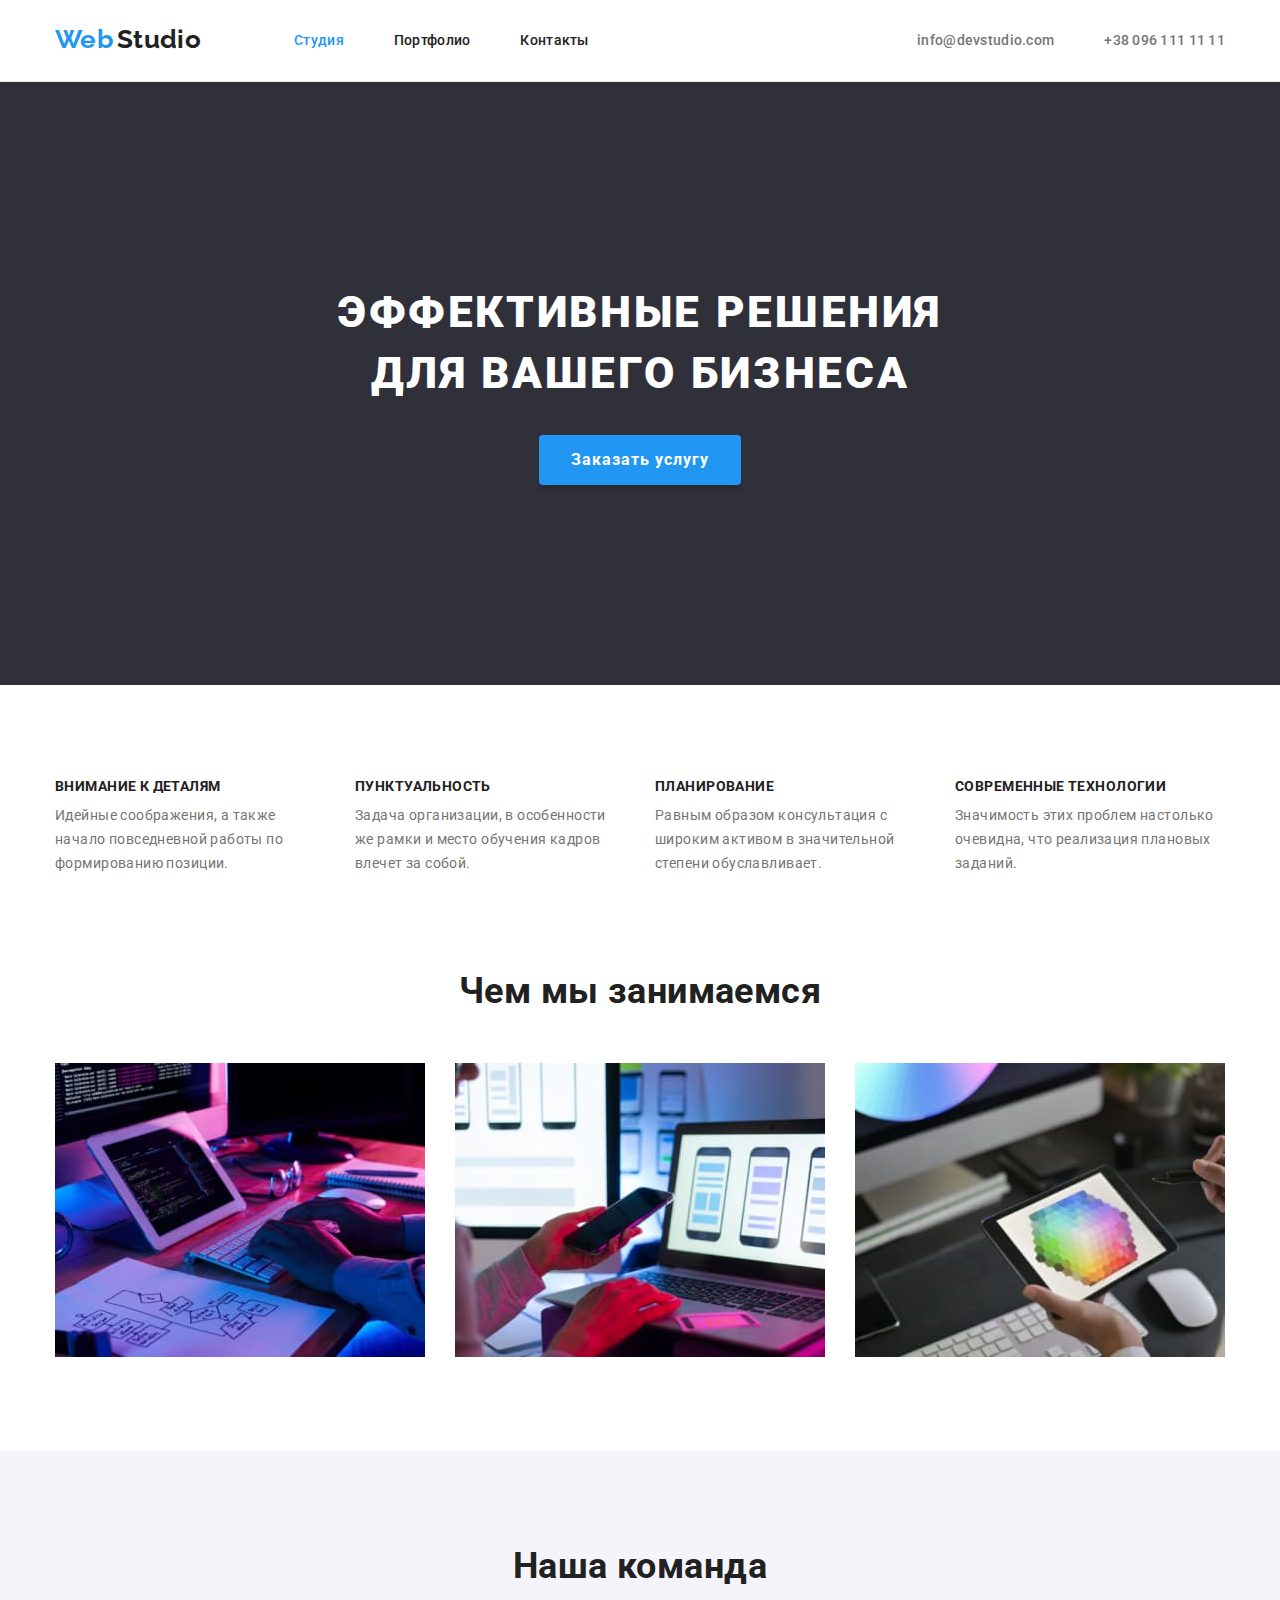
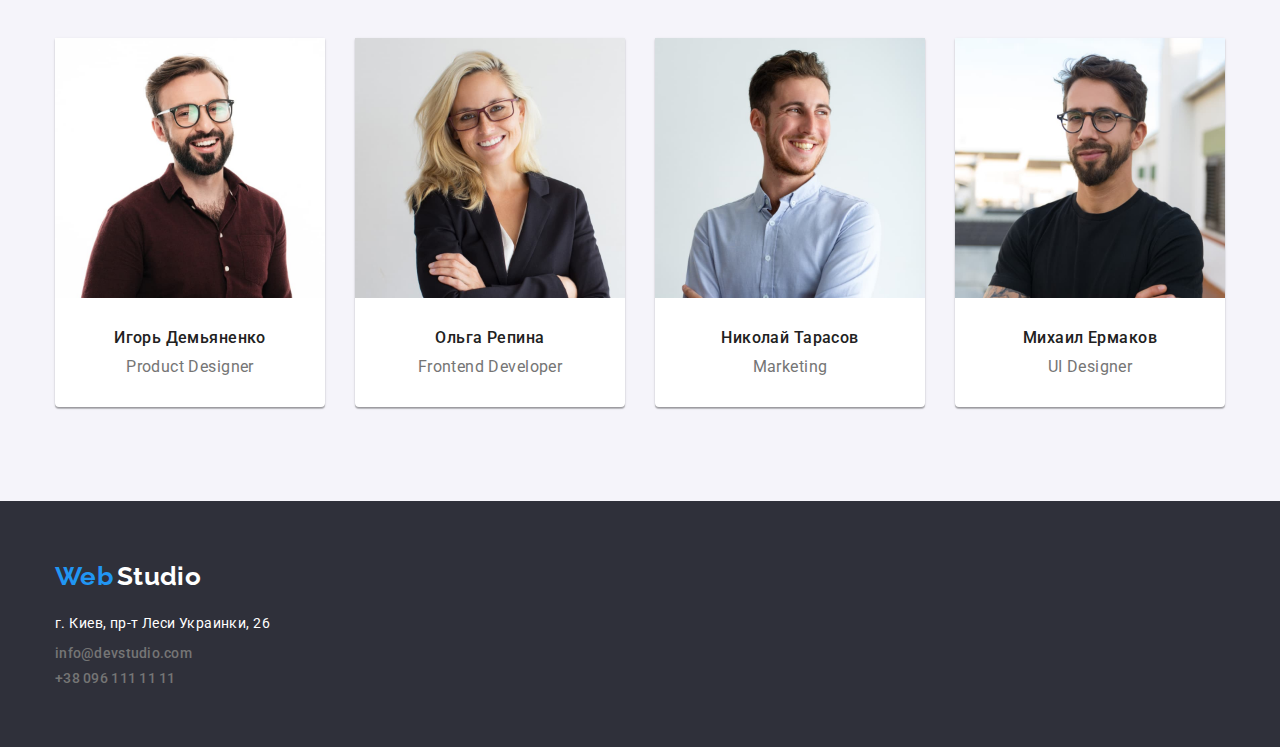
==== index.html @ f137ee4f "Скопировал файлы из homework-3" ====
<!DOCTYPE html>
<html lang="ru">
  <head>
    <meta charset="UTF-8" />
    <meta http-equiv="X-UA-Compatible" content="IE=edge" />
    <meta name="viewport" content="width=device-width, initial-scale=1.0" />
    <title>WebStudio</title>
    <link rel="preconnect" href="https://fonts.googleapis.com" />
    <link rel="preconnect" href="https://fonts.gstatic.com" crossorigin />
    <link
      href="https://fonts.googleapis.com/css2?family=Raleway:wght@700&display=swap"
      rel="stylesheet"
    />
    <link
      href="https://fonts.googleapis.com/css2?family=Roboto:wght@400;500;700;900&display=swap"
      rel="stylesheet"
    />
    <!-- Нормализация стилей css -->
    <link
      rel="stylesheet"
      href="https://cdnjs.cloudflare.com/ajax/libs/modern-normalize/1.1.0/modern-normalize.min.css"
    />
    <link rel="stylesheet" href="./css/styles.css" />
  </head>
  <body>
    <header class="header">
      <div class="container main-container">
        <nav class="main-container-nav">
          <div class="all-logo">
            <a href="./index.html" class="logo">
              <span class="logo-1part">Web</span>
              <span class="logo-2part">Studio</span>
            </a>
          </div>

          <ul class="site-nav list">
            <li class="item">
              <a href="./index.html" class="link current">Студия</a>
            </li>
            <li class="item">
              <a href="./portfolio.html" class="link">Портфолио</a>
            </li>
            <li class="item"><a href="" class="link">Контакты</a></li>
          </ul>
        </nav>

        <ul class="list contacts-header">
          <li class="item">
            <a href="mailto:info@devstudio.com" target="_blank" class="contacts"
              >info@devstudio.com</a
            >
          </li>
          <li class="item">
            <a href="tel:+380961111111" class="contacts">+38 096 111 11 11</a>
          </li>
        </ul>
      </div>
    </header>

    <main>
      <section class="hero">
        <h1 class="hero-title">Эффективные решения для вашего бизнеса</h1>
        <button type="button" class="hero-button">Заказать услугу</button>
      </section>

      <section class="section">
        <div class="container">
          <!-- невидимый заголовок -->
          <h2 hidden>Наши преимущества</h2>
          <ul class="feature-list list">
            <li>
              <h3 class="title">Внимание к деталям</h3>
              <p class="paragraph">
                Идейные соображения, а также начало повседневной работы по
                формированию позиции.
              </p>
            </li>
            <li>
              <h3 class="title">Пунктуальность</h3>
              <p class="paragraph">
                Задача организации, в особенности же рамки и место обучения
                кадров влечет за собой.
              </p>
            </li>
            <li>
              <h3 class="title">Планирование</h3>
              <p class="paragraph">
                Равным образом консультация с широким активом в значительной
                степени обуславливает.
              </p>
            </li>
            <li>
              <h3 class="title">Современные технологии</h3>
              <p class="paragraph">
                Значимость этих проблем настолько очевидна, что реализация
                плановых заданий.
              </p>
            </li>
          </ul>
        </div>
      </section>

      <section class="section no-padding-top">
        <div class="container">
          <h2 class="section-title">Чем мы занимаемся</h2>
          <ul class="img-list list">
            <li>
              <img
                class="img"
                src="./images/what_doing_01.jpg"
                alt="Набор кода на клавиатуре"
                width="370"
              />
            </li>
            <li>
              <img
                class="img"
                src="./images/what_doing_02.jpg"
                alt="Разработка для мобильного"
                width="370"
              />
            </li>
            <li>
              <img
                class="img"
                src="./images/what_doing_03.jpg"
                alt="Работа с цветом на планшете"
                width="370"
              />
            </li>
          </ul>
        </div>
      </section>

      <section class="section ouer-teem-section">
        <div class="container">
          <h2 class="section-title">Наша команда</h2>
          <ul class="team-list list">
            <li class="employee">
              <img
                class="img"
                src="./images/igor_demyanenko.jpg"
                alt="фото Игорь Демьяненко"
                width="270"
              />
              <div class="employee-info">
                <h3 class="title-name">Игорь Демьяненко</h3>
                <p class="title-position">Product Designer</p>
              </div>
            </li>
            <li class="employee">
              <img
                class="img"
                src="./images/olga_repina.jpg"
                alt="фото Ольга Репина"
                width="270"
              />
              <div class="employee-info">
                <h3 class="title-name">Ольга Репина</h3>
                <p class="title-position">Frontend Developer</p>
              </div>
            </li>
            <li class="employee">
              <img
                class="img"
                src="./images/nikolaj_tarasov.jpg"
                alt="фото Николай Тарасов"
                width="270"
              />
              <div class="employee-info">
                <h3 class="title-name">Николай Тарасов</h3>
                <p class="title-position">Marketing</p>
              </div>
            </li>
            <li class="employee">
              <img
                class="img"
                src="./images/mihail_ermakov.jpg"
                alt="фото Михаил Ермаков"
                width="270"
              />
              <div class="employee-info">
                <h3 class="title-name">Михаил Ермаков</h3>
                <p class="title-position">UI Designer</p>
              </div>
            </li>
          </ul>
        </div>
      </section>
    </main>

    <footer class="footer">
      <div class="container">
        <a href="./index.html" class="logo">
          <span class="logo-1part">Web</span>
          <span class="logo-2part">Studio</span>
        </a>
        <address>
          <ul class="list">
            <li>
              <p class="geo-address">г. Киев, пр-т Леси Украинки, 26</p>
            </li>
            <li>
              <a
                href="mailto:info@devstudio.com"
                target="_blank"
                class="contacts contacts-email"
                >info@devstudio.com</a
              >
            </li>
            <li>
              <a href="tel:+380961111111" class="contacts">+38 096 111 11 11</a>
            </li>
          </ul>
        </address>
      </div>
    </footer>
  </body>
</html>
---- css/styles.css ----
/* цвет заголовка #212121 */
/* цвет большего количества текста #757575 */
/* акцентный цвет (синий) #2196F3 */
/* цвет фона #FFFFFF */
/* 2й цвет фона #F5F4FA */
/* цвет футера и фон заголовка #2F303A */

:root {
    --title-text-color: #212121;
    --primary-text-color: #757575;
    --white-text: #FFFFFF;
    --ascent-color: #2196F3;
    --background-color: #FFFFFF;
    --second-background-color: #F5F4FA;
    --footer-hero-color: #2F303A;
}

body {
    font-family: 'Roboto', sans-serif;
    background-color: var(--background-color);
    color: var(--title-text-color);
    font-size: 14px;
    letter-spacing: 0.03em;
}

/* Удаление точек у спсиков */
.list {
    padding: 0;
    margin: 0;

    list-style: none;
}


.container {
    width: 1200px;
    margin-left: auto;
    margin-right: auto;
    padding-left: 15px;
    padding-right: 15px;
}

.header {
    border-width: 0px 0px 1px 0px;
    border-style: solid;
    border-color: #ECECEC;
}

/* Логотип */

/* Общие настройки лого */
.logo {
    text-decoration: none;
}

/* 1й фрагмент лого (по цвету) */
.logo-1part {
    color: var(--ascent-color);

    font-family: 'Raleway', sans-serif;
    font-style: normal;
    font-weight: 700;
    font-size: 26px;
    line-height: 1.2;
}

/* 2й фрагмент лого (по цвету) */
.logo-2part {
    color: var(--title-text-color);

    font-family: 'Raleway', sans-serif;
    font-style: normal;
    font-weight: 700;
    font-size: 26px;
    line-height: 1.2;
}

/* Навигация по сайту */
/* Навигация по сайту - при наведении */

/* список меню */
.site-nav {
    display: flex;
}

.site-nav .link {
    display: block;
    padding-top: 32px;
    padding-bottom: 32px;

    color: var(--title-text-color);

    font-style: normal;
    font-weight: 500;
    font-size: 14px;
    line-height: 1.2;
    letter-spacing: 0.02em;

    text-decoration: none;
}

.site-nav .item:not(:last-child) {
    margin-right: 50px;
}

.site-nav a:hover,
.site-nav a:focus {
    color: var(--ascent-color);

    font-style: normal;
    font-weight: 500;
    font-size: 14px;
    line-height: 1.2;
    letter-spacing: 0.02em;

    text-decoration: none;
}

/* Подсветка активного меню */
.site-nav .current {
    color: var(--ascent-color);
}

/* контакты */

/* Почта, телефон */
.contacts {
    color: var(--primary-text-color);

    font-style: normal;
    font-weight: 500;
    font-size: 14px;
    line-height: 1.2;
    letter-spacing: 0.02em;

    text-decoration: none;
}

/* Почта, телефон - при наведении */
.contacts:hover,
.contacts:focus {
    color: var(--ascent-color);

    font-style: normal;
    font-weight: 500;
    font-size: 14px;
    line-height: 1.2;
    letter-spacing: 0.02em;

    text-decoration: none;
}

.main-container {
    display: flex;
    align-items: center;
}

.main-container-nav {
    display: flex;
}

.all-logo {
    margin-right: 93px;
}

.contacts-header {
    display: flex;
    margin-left: auto;
}

.contacts-header .contacts {
    display: block;
    padding-top: 32px;
    padding-bottom: 32px;
}

.contacts-header .item:not(:last-child) {
    margin-right: 50px;
}

.main-container .all-logo {
    display: block;
    padding-top: 24px;
    padding-bottom: 25px;
}

/* герой */
.hero {
    padding-top: 200px;
    padding-bottom: 200px;

    background-color: var(--footer-hero-color);
}

/* Герой-заголовок */
.hero-title {
    margin-top: 0;
    margin-right: auto;
    margin-bottom: 30px;
    margin-left: auto;
    width: 696px;

    color: var(--white-text);

    font-weight: 900;
    font-size: 44px;
    line-height: 1.4;
    text-align: center;
    letter-spacing: 0.06em;
    text-transform: uppercase;
}


/* Кнопка-герой */
.hero-button {
    border: none;
    min-width: 200px;
    height: 50px;
    border-radius: 4px;
    padding: 14px 32px;

    margin-left: auto;
    margin-right: auto;

    box-shadow: 0px 4px 4px rgba(0, 0, 0, 0.15);

    color: var(--white-text);
    background-color: var(--ascent-color);

    font-weight: 700;
    font-size: 16px;
    line-height: 1.9;
    display: flex;
    align-items: center;
    text-align: center;
    letter-spacing: 0.06em;
}

.hero-button:hover,
.hero-button:focus {
    background: #188CE8;
}


/* Удаление 2 пикселей у img */
.img {
    display: block;
}


/* Все секции */
.section {
    padding-top: 94px;
    padding-bottom: 94px;

    color: var(--primary-text-color);
}

.section.no-padding-top {
    padding-top: 0;
}

/* Заголовок секции */
.section-title {
    margin-top: 0;
    margin-bottom: 50px;

    color: var(--title-text-color);

    font-weight: 700;
    font-size: 36px;
    line-height: 1.2;
    text-align: center;
}

/* секция с преимуществами */
.feature-list {
    display: flex;
    justify-content: space-between;
}

/* Список преимуществ */
.feature-list .title {
    margin-top: 0;
    margin-bottom: 10px;

    color: var(--title-text-color);

    font-weight: 700;
    font-size: 14px;
    line-height: 1.1;
    text-transform: uppercase;
}


/* Описание преимуществ, каждого типа */
.feature-list .paragraph {
    width: 270px;

    margin-top: 0;
    margin-bottom: 0;

    font-size: 14px;
    line-height: 1.7;
}

.img-list {
    display: flex;
    justify-content: space-between;
}

.team-list {
    display: flex;
    justify-content: space-between;
}

/* Секуия с сотрудниками */
.ouer-teem-section {
    background-color: var(--second-background-color);
}

/* Карточка сотрудника */
.employee {
    box-shadow: 0px 1px 3px rgba(0, 0, 0, 0.12), 0px 1px 1px rgba(0, 0, 0, 0.14), 0px 2px 1px rgba(0, 0, 0, 0.2);
    border-radius: 0px 0px 4px 4px;
    background-color: var(--background-color);
}

.employee-info {
    padding-top: 30px;
    padding-bottom: 30px;
}

/* имена сотрудников */
.title-name {
    margin-top: 0;
    margin-bottom: 10px;

    color: var(--title-text-color);

    font-weight: 500;
    font-size: 16px;
    line-height: 1.2;
    text-align: center;
}

/* должность сотрудника */
.title-position {
    margin-top: 0;
    margin-bottom: 0;

    font-size: 16px;
    line-height: 1.2;
    text-align: center;
}

.footer {
    padding-top: 60px;
    padding-bottom: 60px;

    background-color: var(--footer-hero-color);
}

.footer .logo {
    display: block;
    margin-bottom: 20px;
}

.footer .logo .logo-2part {
    color: var(--white-text);
}

/* Физический адрес компании */
.geo-address {
    display: block;
    margin-top: 0;
    margin-bottom: 9px;

    color: var(--white-text);

    font-style: normal;
    font-size: 14px;
    line-height: 1.7;
}

.footer .contacts {
    display: block;
}

.contacts-email {
    margin-top: 0;
    margin-bottom: 9px;
}


/*--------------------- Страница портфолио --------------------- */


/* Кнопки фильтра */

.button-list {
    display: flex;
    justify-content: center;
    margin-bottom: 50px;
}

.filter-button {
    display: block;
    border: none;
    min-width: 73px;
    height: 38px;
    padding-left: 22px;
    padding-right: 22px;
    padding-top: 6px;
    padding-bottom: 6px;
    border-radius: 4px;

    color: var(--title-text-color);
    background-color: #F5F4FA;

    font-weight: 500;
    font-size: 16px;
    line-height: 1.62;
    text-align: center;
}

.list .button:not(:last-child) {
    margin-right: 8px;
}

.filter-button:hover,
.filter-button:focus {
    box-shadow: 0px 3px 1px rgba(0, 0, 0, 0.1), 0px 1px 2px rgba(0, 0, 0, 0.08), 0px 2px 2px rgba(0, 0, 0, 0.12);

    color: var(--white-text);
    background-color: var(--ascent-color);

    font-weight: 500;
    font-size: 16px;
    line-height: 1.62;
    text-align: center;
}

.filter-section {
    padding-top: 94px;
    padding-bottom: 94px;
}

/* Список проектов */

.project-card img {
    display: block;
}

/* Коробка со списком проектов */
.projects-list {
    display: flex;
    flex-wrap: wrap;
}

/* Список карточек проектов */
.project-card {
    margin-right: 30px;
    margin-bottom: 30px;
}

/* Убрать у проавой 3й карточке марджин */
.project-card:nth-child(3n) {
    margin-right: 0;
}

/* Выбрать и убрать марджин у карточек снизу */
.project-card:nth-last-child(-n +3) {
    margin-bottom: 0;
}

/* Описание проекта */
.protject-description {
    padding-top: 20px;
    padding-bottom: 20px;
    padding-left: 24px;
    padding-right: 24px;

    border-width: 0px 1px 1px 1px;
    border-style: solid;
    border-color: #EEEEEE;
}

/* Заголовок */
.projects-list .title {
    margin-top: 0;
    margin-bottom: 4px;

    color: var(--title-text-color);

    font-weight: 700;
    font-size: 18px;
    line-height: 2.0;
    letter-spacing: 0.06em;
}

/* Тип проекта */
.project-card p {
    margin-top: 0;
    margin-bottom: 0;

    color: var(--primary-text-color);

    font-size: 16px;
    line-height: 1.9;
}
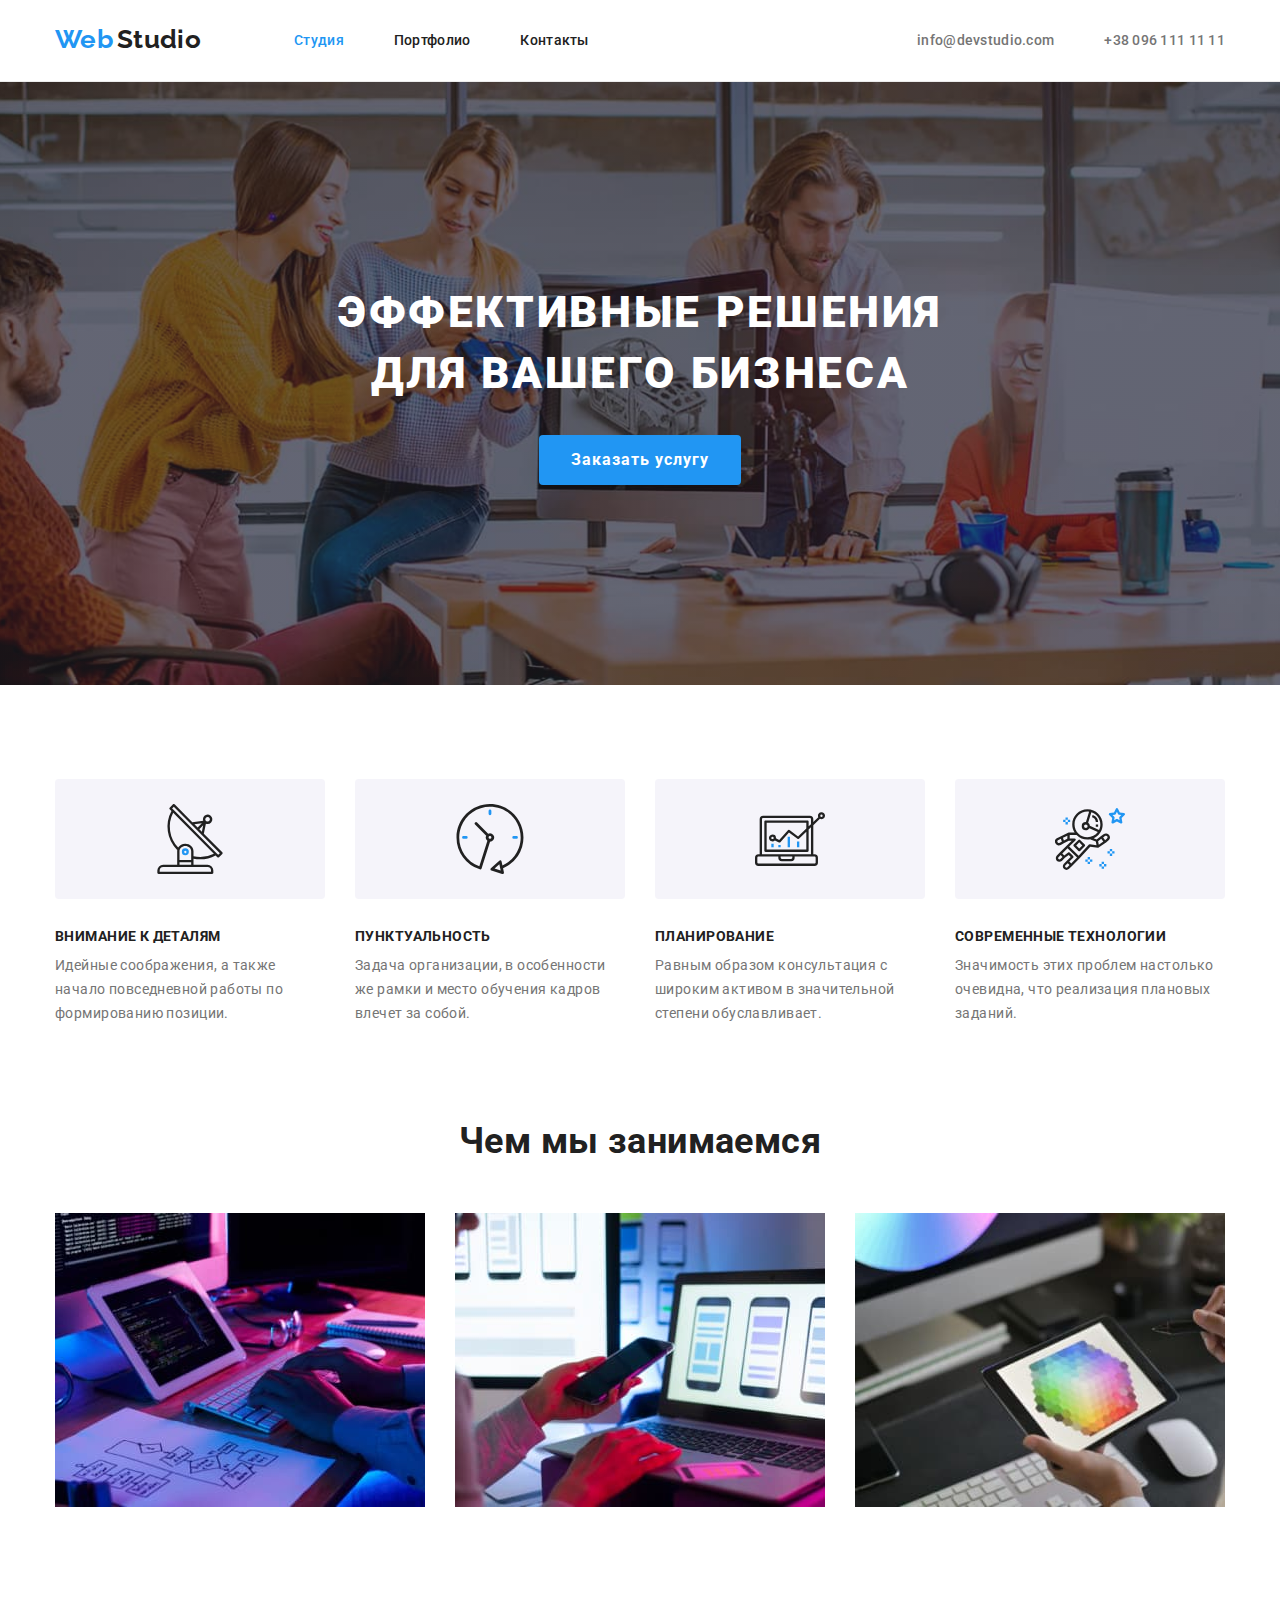
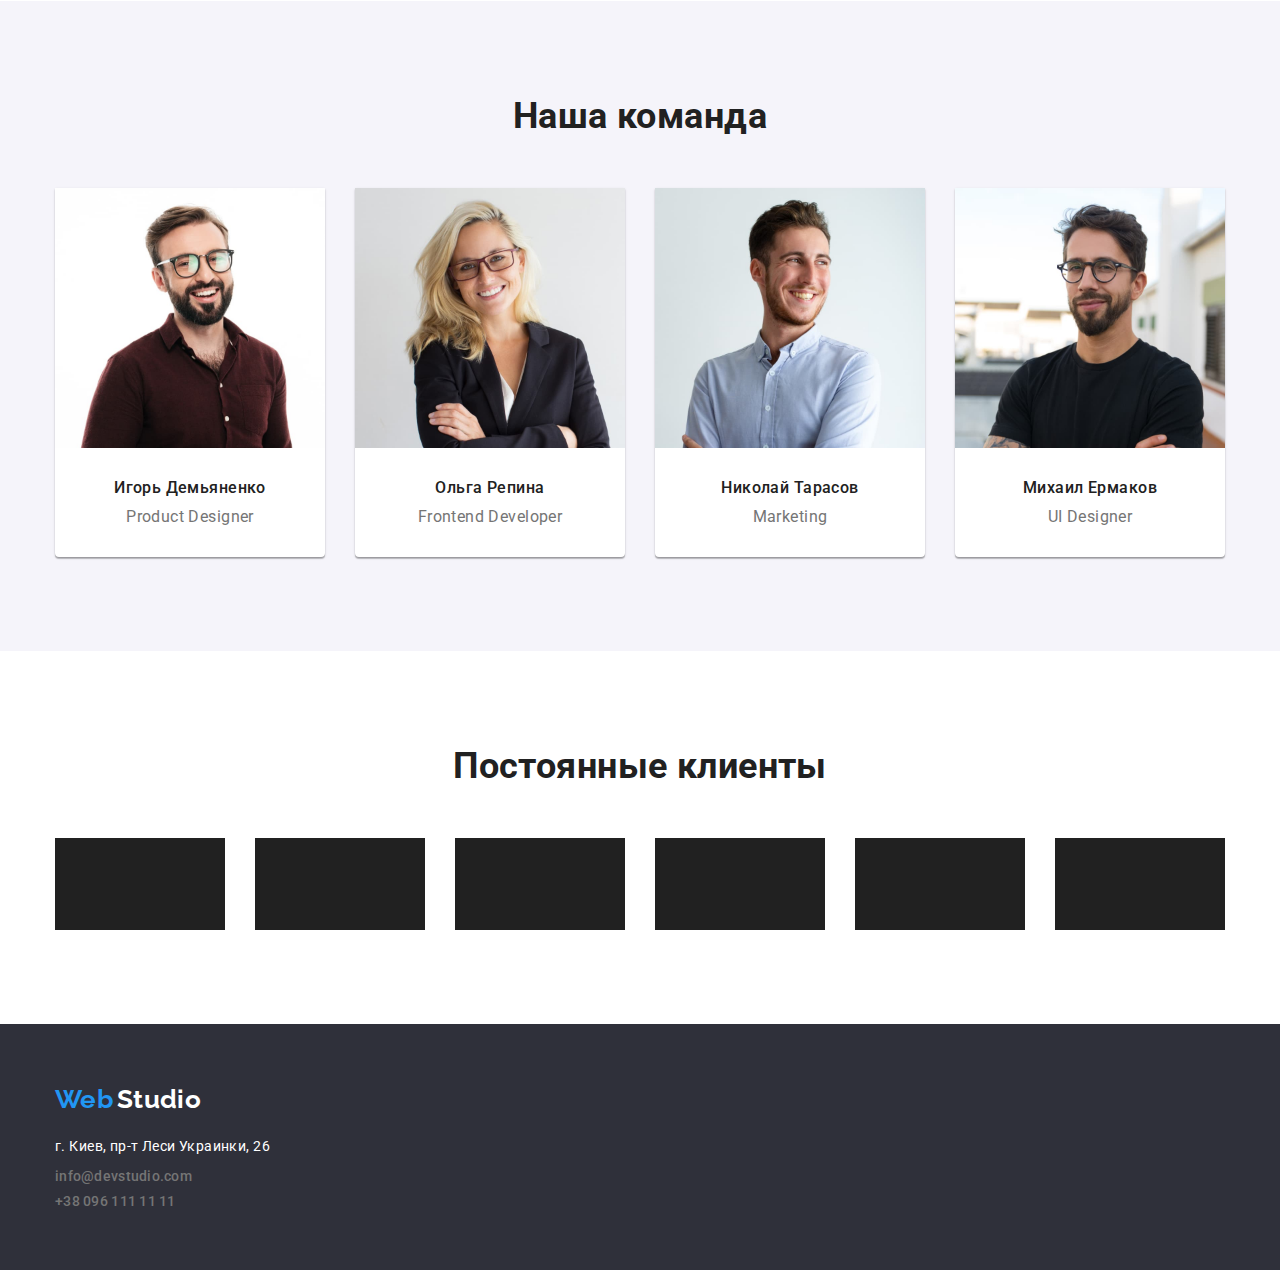
==== commit deee1d81: "Добавил иконки для преимуществ, временные" ====
--- a/index.html
+++ b/index.html
@@ -68,28 +68,28 @@
           <!-- невидимый заголовок -->
           <h2 hidden>Наши преимущества</h2>
           <ul class="feature-list list">
-            <li>
+            <li class="feature">
               <h3 class="title">Внимание к деталям</h3>
               <p class="paragraph">
                 Идейные соображения, а также начало повседневной работы по
                 формированию позиции.
               </p>
             </li>
-            <li>
+            <li class="feature">
               <h3 class="title">Пунктуальность</h3>
               <p class="paragraph">
                 Задача организации, в особенности же рамки и место обучения
                 кадров влечет за собой.
               </p>
             </li>
-            <li>
+            <li class="feature">
               <h3 class="title">Планирование</h3>
               <p class="paragraph">
                 Равным образом консультация с широким активом в значительной
                 степени обуславливает.
               </p>
             </li>
-            <li>
+            <li class="feature">
               <h3 class="title">Современные технологии</h3>
               <p class="paragraph">
                 Значимость этих проблем настолько очевидна, что реализация
@@ -186,6 +186,30 @@
             </li>
           </ul>
         </div>
+      </section>
+
+      <section class="section container">
+        <h2 class="section-title">Постоянные клиенты</h2>
+        <ul class="clients-list list">
+          <li>
+            <a href="" class="clients"></a>
+          </li>
+          <li>
+            <a href="" class="clients"></a>
+          </li>
+          <li>
+            <a href="" class="clients"></a>
+          </li>
+          <li>
+            <a href="" class="clients"></a>
+          </li>
+          <li>
+            <a href="" class="clients"></a>
+          </li>
+          <li>
+            <a href="" class="clients"></a>
+          </li>
+        </ul>
       </section>
     </main>
 
--- a/css/styles.css
+++ b/css/styles.css
@@ -188,8 +188,21 @@
 .hero {
     padding-top: 200px;
     padding-bottom: 200px;
-
     background-color: var(--footer-hero-color);
+
+    max-width: 1600px;
+    min-height: 600px;
+    margin-left: auto;
+    margin-right: auto;
+
+    background-image:
+        linear-gradient(to right,
+            rgba(47, 48, 58, 0.4),
+            rgba(47, 48, 58, 0.4)),
+        url("../images/hero-img.jpg");
+    background-repeat: no-repeat;
+    background-position: center;
+    background-size: cover;
 }
 
 /* Герой-заголовок */
@@ -239,6 +252,7 @@
 .hero-button:hover,
 .hero-button:focus {
     background: #188CE8;
+    cursor: pointer;
 }
 
 
@@ -303,6 +317,35 @@
     font-size: 14px;
     line-height: 1.7;
 }
+
+.feature::before {
+    display: block;
+    content: "";
+    border-radius: 4px;
+    height: 120px;
+    margin-bottom: 30px;
+
+    background-color: var(--second-background-color);
+    background-position: center;
+    background-repeat: no-repeat;
+}
+
+.feature:nth-child(1)::before {
+    background-image: url(../images/antenna_1.svg);
+}
+
+.feature:nth-child(2)::before {
+    background-image: url(../images/clock_1.svg);
+}
+
+.feature:nth-child(3)::before {
+    background-image: url(../images/diagram_1.svg);
+}
+
+.feature:nth-child(4)::before {
+    background-image: url(../images/astronaut_1.svg);
+}
+
 
 .img-list {
     display: flex;
@@ -353,6 +396,20 @@
     line-height: 1.2;
     text-align: center;
 }
+
+/* Список клиентов */
+.clients-list {
+    display: flex;
+    justify-content: space-between;
+}
+
+.clients-list .clients {
+    display: block;
+    width: 170px;
+    height: 92px;
+    background-color: #212121;
+}
+
 
 .footer {
     padding-top: 60px;
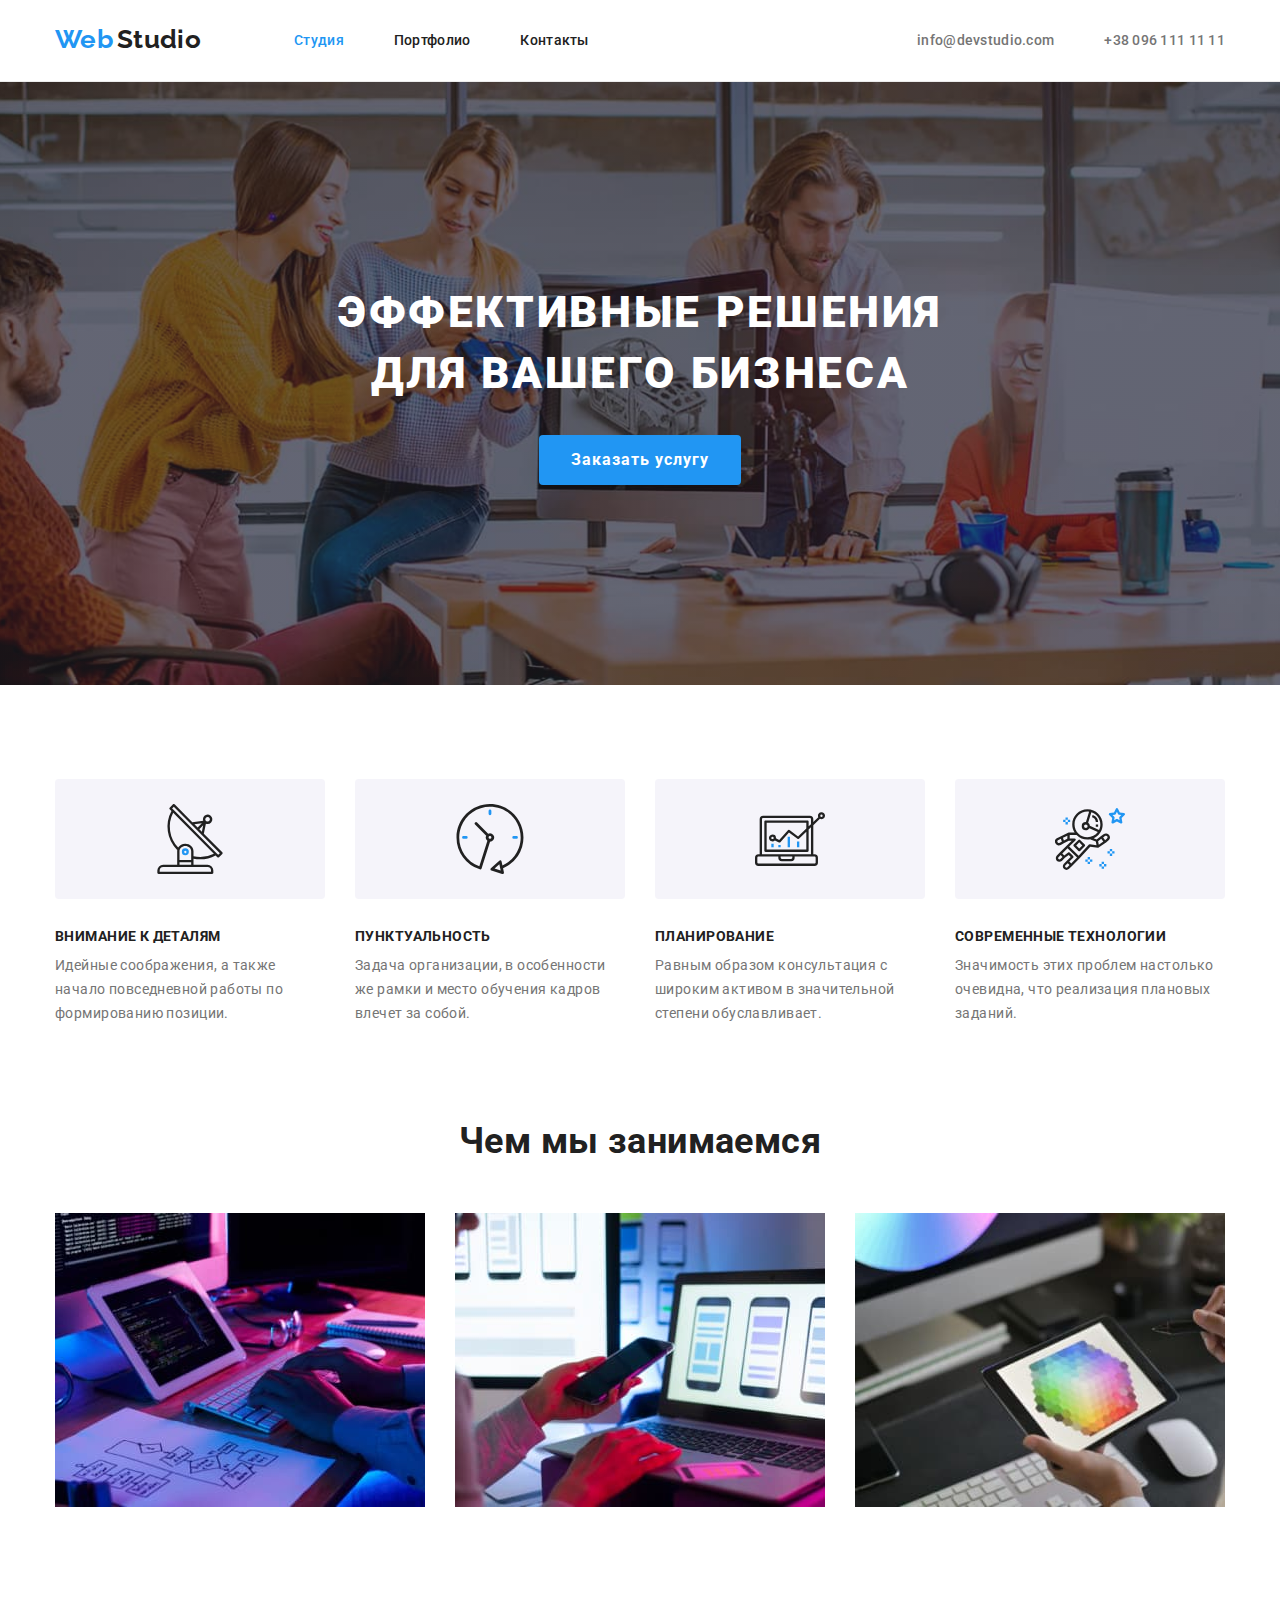
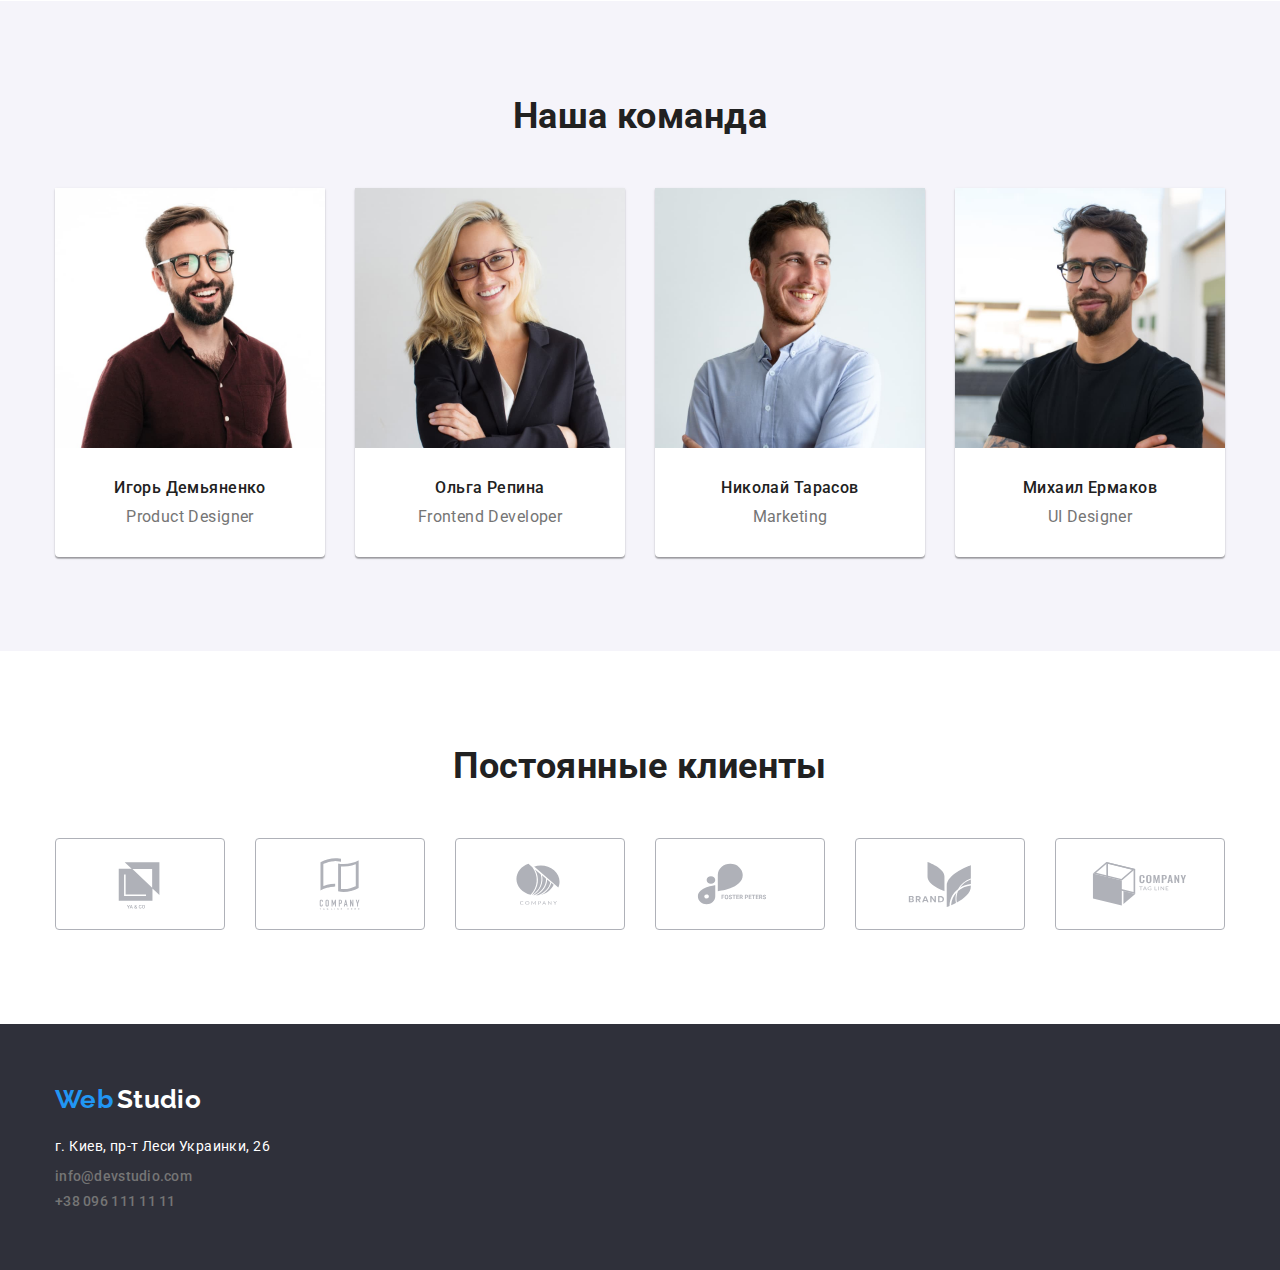
==== commit 00843c35: "добавил линки "постоянные клиенты" пока ховер не верно работает" ====
--- a/index.html
+++ b/index.html
@@ -192,22 +192,54 @@
         <h2 class="section-title">Постоянные клиенты</h2>
         <ul class="clients-list list">
           <li>
-            <a href="" class="clients"></a>
-          </li>
-          <li>
-            <a href="" class="clients"></a>
-          </li>
-          <li>
-            <a href="" class="clients"></a>
-          </li>
-          <li>
-            <a href="" class="clients"></a>
-          </li>
-          <li>
-            <a href="" class="clients"></a>
-          </li>
-          <li>
-            <a href="" class="clients"></a>
+            <a href="" class="clients">
+              <svg class="client-logo">
+                <use
+                  href="./images/symbol-defs.svg#icon-client-ya-end-co"
+                ></use>
+              </svg>
+            </a>
+          </li>
+          <li>
+            <a href="" class="clients">
+              <svg class="client-logo">
+                <use
+                  href="./images/symbol-defs.svg#icon-client-company-tagline-here"
+                ></use>
+              </svg>
+            </a>
+          </li>
+          <li>
+            <a href="" class="clients">
+              <svg class="client-logo">
+                <use href="./images/symbol-defs.svg#icon-client-company"></use>
+              </svg>
+            </a>
+          </li>
+          <li>
+            <a href="" class="clients">
+              <svg class="client-logo">
+                <use
+                  href="./images/symbol-defs.svg#icon-client-foster-peters"
+                ></use>
+              </svg>
+            </a>
+          </li>
+          <li>
+            <a href="" class="clients">
+              <svg class="client-logo">
+                <use href="./images/symbol-defs.svg#icon-client-brand"></use>
+              </svg>
+            </a>
+          </li>
+          <li>
+            <a href="" class="clients">
+              <svg class="client-logo">
+                <use
+                  href="./images/symbol-defs.svg#icon-client-company-tag-line"
+                ></use>
+              </svg>
+            </a>
           </li>
         </ul>
       </section>
--- a/css/styles.css
+++ b/css/styles.css
@@ -13,6 +13,7 @@
     --background-color: #FFFFFF;
     --second-background-color: #F5F4FA;
     --footer-hero-color: #2F303A;
+    --icon-gray: #AFB1B8;
 }
 
 body {
@@ -407,8 +408,33 @@
     display: block;
     width: 170px;
     height: 92px;
-    background-color: #212121;
-}
+    padding-top: 16px;
+    padding-bottom: 16px;
+    border: 1px solid var(--icon-gray);
+    border-radius: 4px;
+}
+
+
+.clients-list .clients:hover,
+.clients-list .clients:focus {
+    border: 1px solid var(--ascent-color);
+}
+
+
+.client-logo {
+    display: block;
+    width: 106px;
+    height: 60px;
+    margin: auto;
+
+    fill: var(--icon-gray);
+}
+
+.client-logo:hover,
+.client-logo:focus {
+    fill: var(--ascent-color);
+}
+
 
 
 .footer {
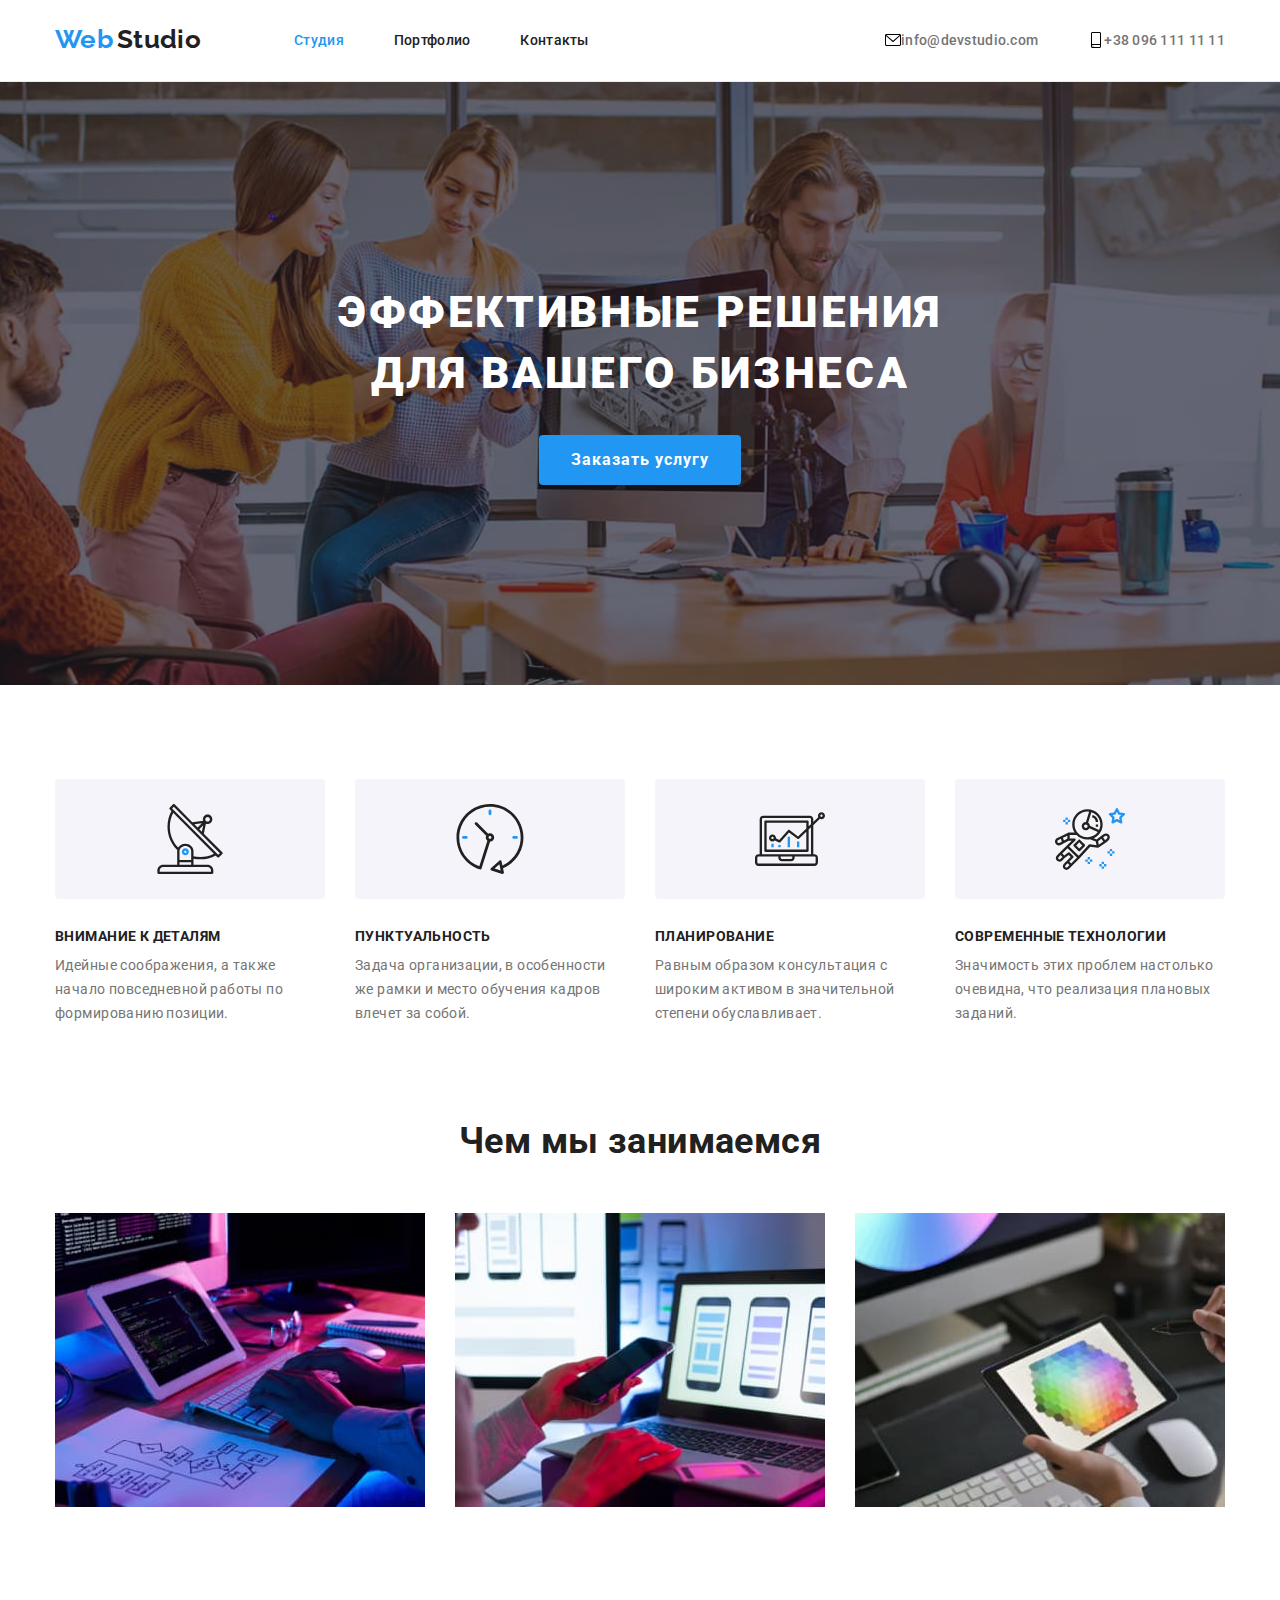
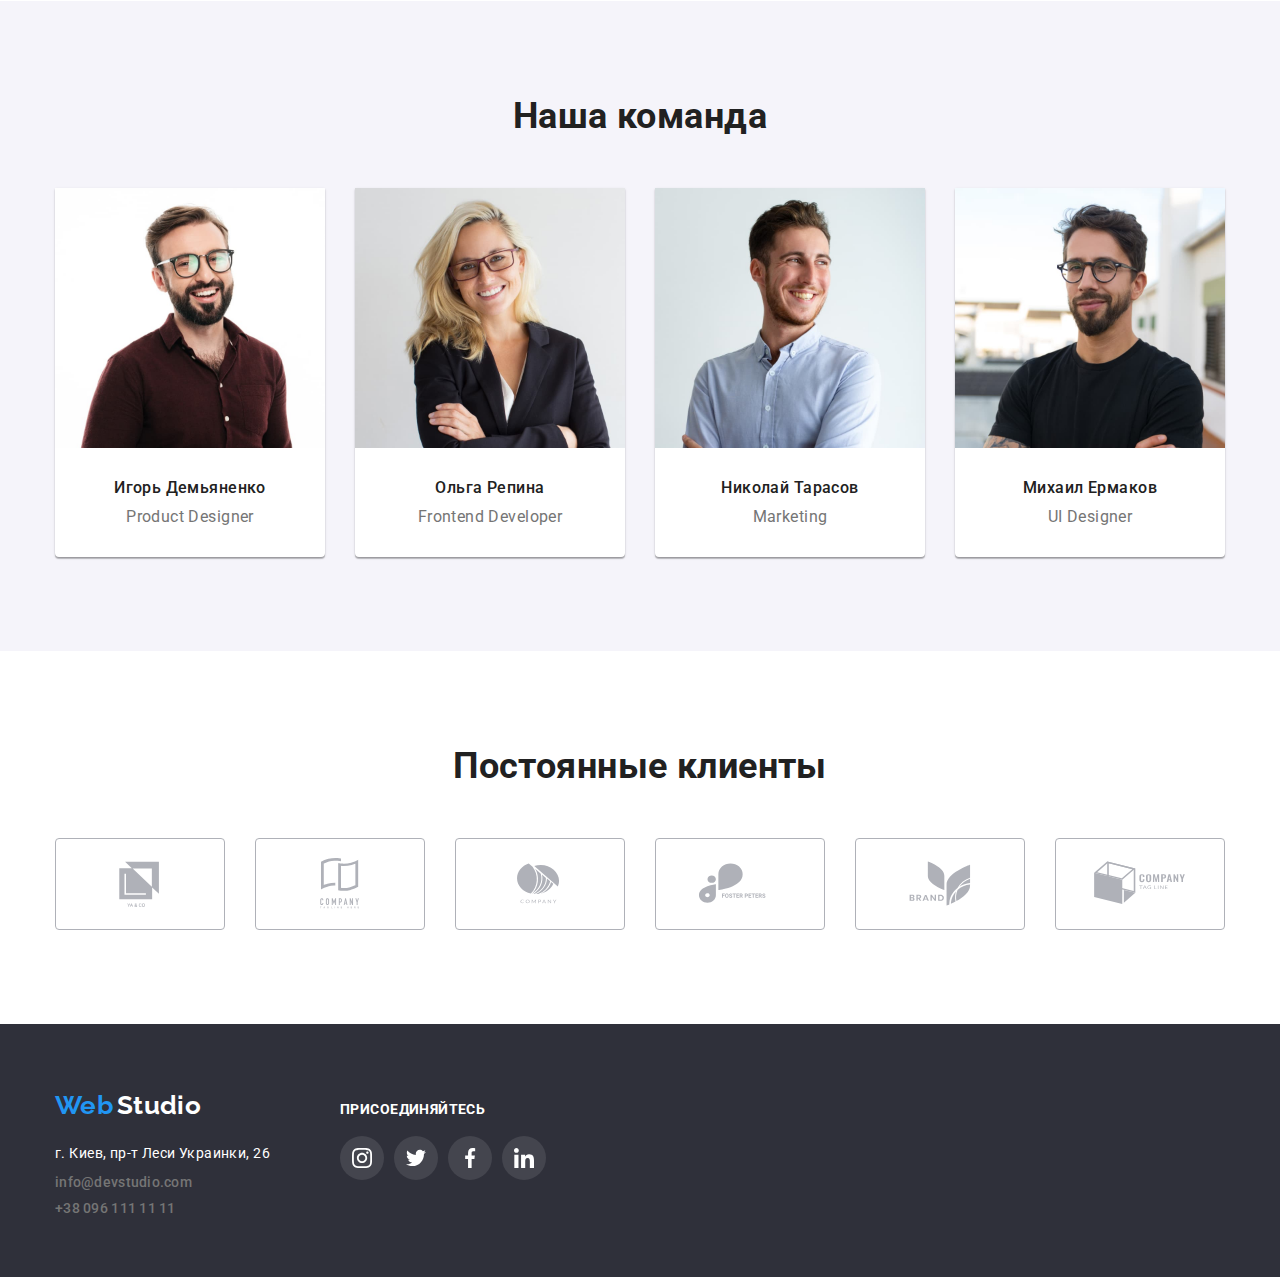
==== commit 6b04c44d: "сломал все при попітке добавить иконки к ємєйл и тел" ====
--- a/index.html
+++ b/index.html
@@ -46,11 +46,17 @@
 
         <ul class="list contacts-header">
           <li class="item">
+            <svg class="contacts-logo">
+              <use href="./images/symbol-defs.svg#icon-email"></use>
+            </svg>
             <a href="mailto:info@devstudio.com" target="_blank" class="contacts"
               >info@devstudio.com</a
             >
           </li>
           <li class="item">
+            <svg class="contacts-logo">
+              <use href="./images/symbol-defs.svg#icon-phone"></use>
+            </svg>
             <a href="tel:+380961111111" class="contacts">+38 096 111 11 11</a>
           </li>
         </ul>
@@ -69,6 +75,9 @@
           <h2 hidden>Наши преимущества</h2>
           <ul class="feature-list list">
             <li class="feature">
+              <svg class="feature-pic">
+                <use href="./images/symbol-defs.svg#icon-pic-antenna"></use>
+              </svg>
               <h3 class="title">Внимание к деталям</h3>
               <p class="paragraph">
                 Идейные соображения, а также начало повседневной работы по
@@ -76,6 +85,9 @@
               </p>
             </li>
             <li class="feature">
+              <svg class="feature-pic">
+                <use href="./images/symbol-defs.svg#icon-pic-clock"></use>
+              </svg>
               <h3 class="title">Пунктуальность</h3>
               <p class="paragraph">
                 Задача организации, в особенности же рамки и место обучения
@@ -83,6 +95,9 @@
               </p>
             </li>
             <li class="feature">
+              <svg class="feature-pic">
+                <use href="./images/symbol-defs.svg#icon-pic-diagram"></use>
+              </svg>
               <h3 class="title">Планирование</h3>
               <p class="paragraph">
                 Равным образом консультация с широким активом в значительной
@@ -90,6 +105,9 @@
               </p>
             </li>
             <li class="feature">
+              <svg class="feature-pic">
+                <use href="./images/symbol-defs.svg#icon-pic-astronaut"></use>
+              </svg>
               <h3 class="title">Современные технологии</h3>
               <p class="paragraph">
                 Значимость этих проблем настолько очевидна, что реализация
@@ -246,29 +264,67 @@
     </main>
 
     <footer class="footer">
-      <div class="container">
-        <a href="./index.html" class="logo">
-          <span class="logo-1part">Web</span>
-          <span class="logo-2part">Studio</span>
-        </a>
-        <address>
-          <ul class="list">
-            <li>
-              <p class="geo-address">г. Киев, пр-т Леси Украинки, 26</p>
-            </li>
-            <li>
-              <a
-                href="mailto:info@devstudio.com"
-                target="_blank"
-                class="contacts contacts-email"
-                >info@devstudio.com</a
-              >
-            </li>
-            <li>
-              <a href="tel:+380961111111" class="contacts">+38 096 111 11 11</a>
-            </li>
-          </ul>
-        </address>
+      <div class="container footer-container">
+        <div class="all-contacts">
+          <a href="./index.html" class="logo">
+            <span class="logo-1part">Web</span>
+            <span class="logo-2part">Studio</span>
+          </a>
+          <address>
+            <ul class="list">
+              <li>
+                <p class="geo-address">г. Киев, пр-т Леси Украинки, 26</p>
+              </li>
+              <li>
+                <a
+                  href="mailto:info@devstudio.com"
+                  target="_blank"
+                  class="contacts contacts-email"
+                  >info@devstudio.com</a
+                >
+              </li>
+              <li>
+                <a href="tel:+380961111111" class="contacts"
+                  >+38 096 111 11 11</a
+                >
+              </li>
+            </ul>
+          </address>
+        </div>
+
+        <div class="social-network">
+          <h4>присоединяйтесь</h4>
+          <ul class="list social-network-list">
+            <li>
+              <a href="" class="footer-icon">
+                <svg class="footer-social-logo">
+                  <use href="./images/symbol-defs.svg#icon-instagram"></use>
+                </svg>
+              </a>
+            </li>
+            <li>
+              <a href="" class="footer-icon">
+                <svg class="footer-social-logo">
+                  <use href="./images/symbol-defs.svg#icon-twitter"></use>
+                </svg>
+              </a>
+            </li>
+            <li>
+              <a href="" class="footer-icon">
+                <svg class="footer-social-logo">
+                  <use href="./images/symbol-defs.svg#icon-icon-facebook"></use>
+                </svg>
+              </a>
+            </li>
+            <li>
+              <a href="" class="footer-icon">
+                <svg class="footer-social-logo">
+                  <use href="./images/symbol-defs.svg#icon-linkedin"></use>
+                </svg>
+              </a>
+            </li>
+          </ul>
+        </div>
       </div>
     </footer>
   </body>
--- a/css/styles.css
+++ b/css/styles.css
@@ -125,7 +125,18 @@
 /* контакты */
 
 /* Почта, телефон */
-.contacts {
+
+.contacts-header .contacts-logo {
+    width: 16px;
+    height: 80px;
+}
+
+.contacts-header .item {
+    display: flex;
+}
+
+.contacts-header {
+    display: block;
     color: var(--primary-text-color);
 
     font-style: normal;
@@ -137,9 +148,10 @@
     text-decoration: none;
 }
 
+
 /* Почта, телефон - при наведении */
-.contacts:hover,
-.contacts:focus {
+.contacts-header:hover,
+.contacts-header:focus {
     color: var(--ascent-color);
 
     font-style: normal;
@@ -150,6 +162,7 @@
 
     text-decoration: none;
 }
+
 
 .main-container {
     display: flex;
@@ -185,7 +198,8 @@
     padding-bottom: 25px;
 }
 
-/* герой */
+
+/* ----------------------------- герой ---------------------------------- */
 .hero {
     padding-top: 200px;
     padding-bottom: 200px;
@@ -319,32 +333,17 @@
     line-height: 1.7;
 }
 
-.feature::before {
-    display: block;
-    content: "";
+.feature .feature-pic {
+    display: block;
     border-radius: 4px;
+
+    width: 270px;
     height: 120px;
+    padding-top: 25px;
+    padding-bottom: 25px;
     margin-bottom: 30px;
 
     background-color: var(--second-background-color);
-    background-position: center;
-    background-repeat: no-repeat;
-}
-
-.feature:nth-child(1)::before {
-    background-image: url(../images/antenna_1.svg);
-}
-
-.feature:nth-child(2)::before {
-    background-image: url(../images/clock_1.svg);
-}
-
-.feature:nth-child(3)::before {
-    background-image: url(../images/diagram_1.svg);
-}
-
-.feature:nth-child(4)::before {
-    background-image: url(../images/astronaut_1.svg);
 }
 
 
@@ -358,7 +357,7 @@
     justify-content: space-between;
 }
 
-/* Секуия с сотрудниками */
+/* Секцуия с сотрудниками */
 .ouer-teem-section {
     background-color: var(--second-background-color);
 }
@@ -404,34 +403,24 @@
     justify-content: space-between;
 }
 
-.clients-list .clients {
+
+.client-logo {
     display: block;
     width: 170px;
     height: 92px;
     padding-top: 16px;
     padding-bottom: 16px;
+    padding-right: 32px;
+    padding-left: 32px;
+
+    border-radius: 4px;
     border: 1px solid var(--icon-gray);
-    border-radius: 4px;
-}
-
-
-.clients-list .clients:hover,
-.clients-list .clients:focus {
-    border: 1px solid var(--ascent-color);
-}
-
-
-.client-logo {
-    display: block;
-    width: 106px;
-    height: 60px;
-    margin: auto;
-
     fill: var(--icon-gray);
 }
 
 .client-logo:hover,
 .client-logo:focus {
+    border: 1px solid var(--ascent-color);
     fill: var(--ascent-color);
 }
 
@@ -470,9 +459,78 @@
     display: block;
 }
 
+.footer-container {
+    display: flex;
+    align-items: baseline
+}
+
 .contacts-email {
     margin-top: 0;
     margin-bottom: 9px;
+}
+
+.contacts {
+    color: var(--primary-text-color);
+
+    font-style: normal;
+    font-weight: 500;
+    font-size: 14px;
+    line-height: 1.2;
+    letter-spacing: 0.02em;
+
+    text-decoration: none;
+}
+
+/* Почта, телефон - при наведении */
+.contacts:hover,
+.contacts:focus {
+    color: var(--ascent-color);
+
+    font-style: normal;
+    font-weight: 500;
+    font-size: 14px;
+    line-height: 1.2;
+    letter-spacing: 0.02em;
+
+    text-decoration: none;
+}
+
+.social-network {
+    margin-left: 70px;
+
+    font-weight: 700;
+    font-size: 14px;
+    line-height: 1.1;
+    text-transform: uppercase;
+
+    color: var(--white-text);
+}
+
+.social-network-list {
+    display: flex;
+    width: 206px;
+    justify-content: space-between
+}
+
+.footer-social-logo {
+    display: block;
+    width: 44px;
+    height: 44px;
+
+    padding: 12px;
+
+    fill: var(--white-text)
+}
+
+.social-network-list .footer-icon {
+    display: block;
+    background: rgba(255, 255, 255, 0.1);
+    border-radius: 50%;
+}
+
+.footer-icon:hover,
+.footer-icon:focus {
+    background: var(--ascent-color)
 }
 
 
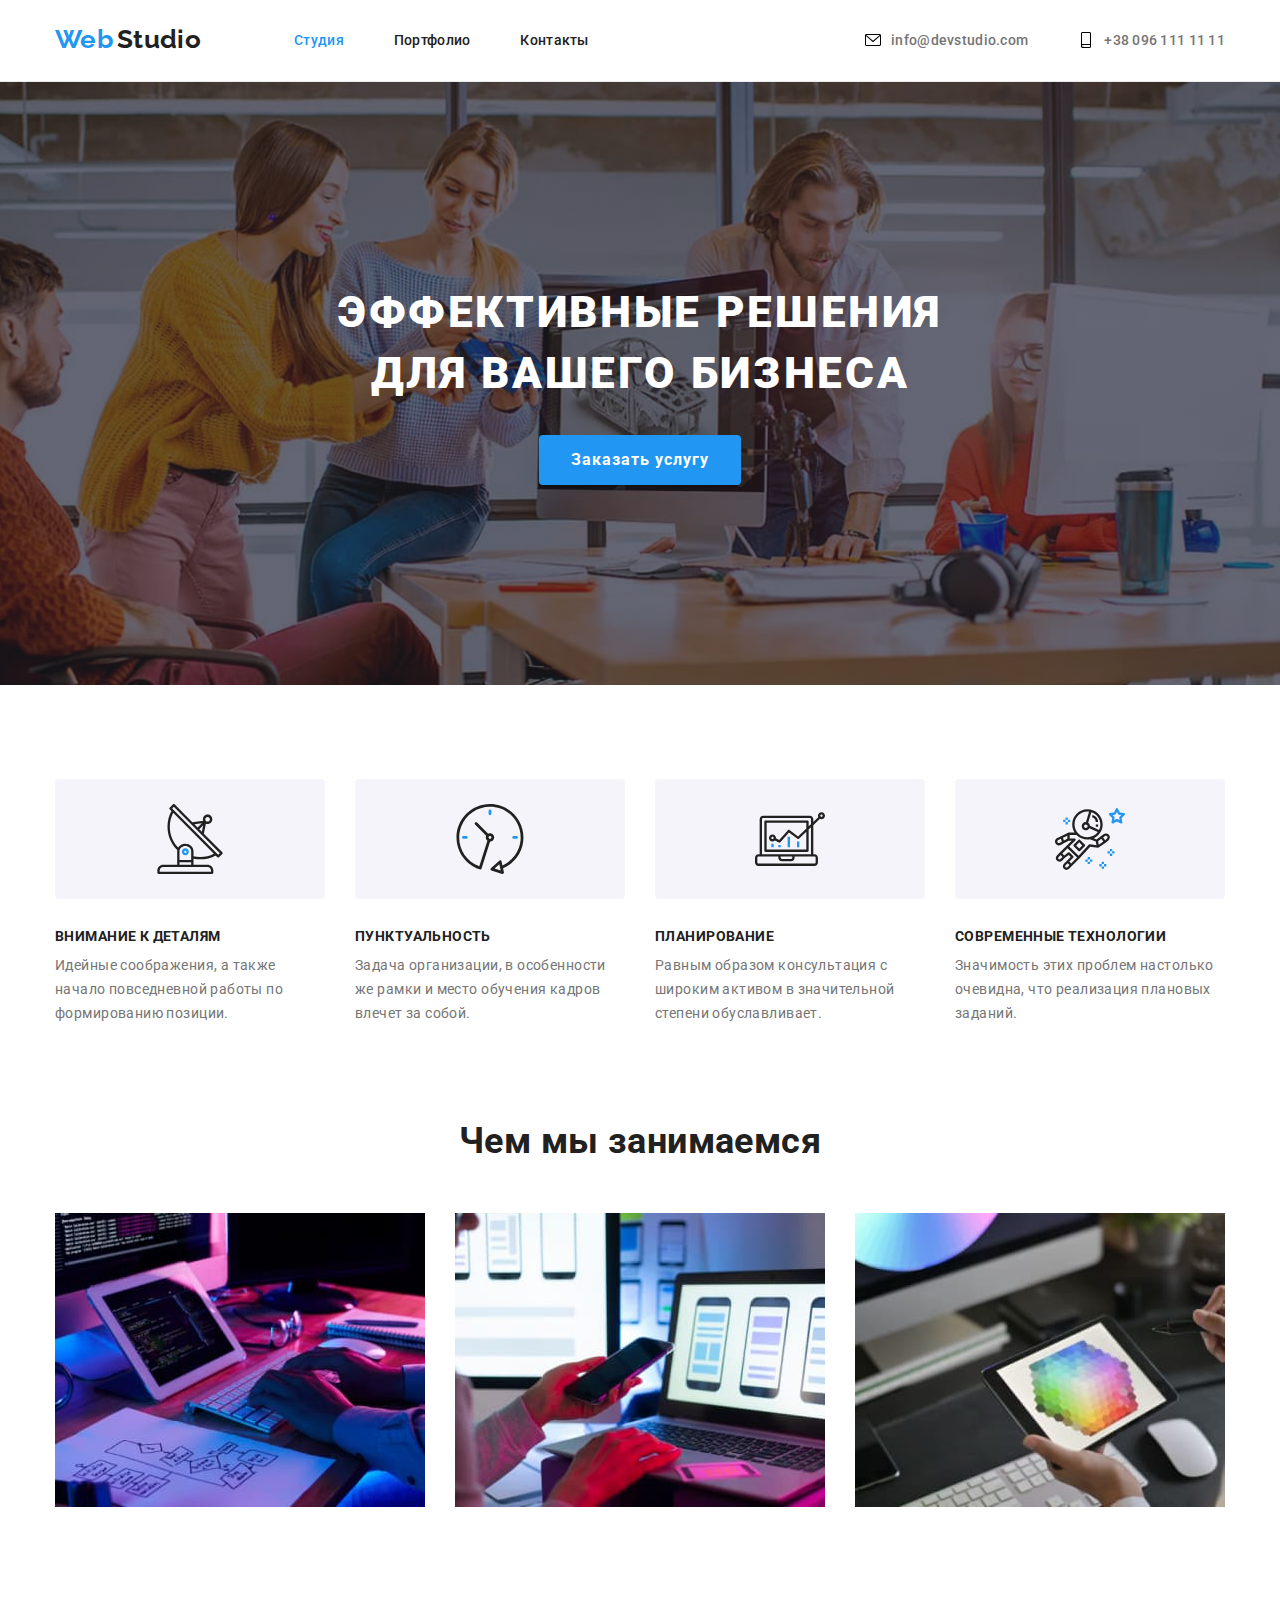
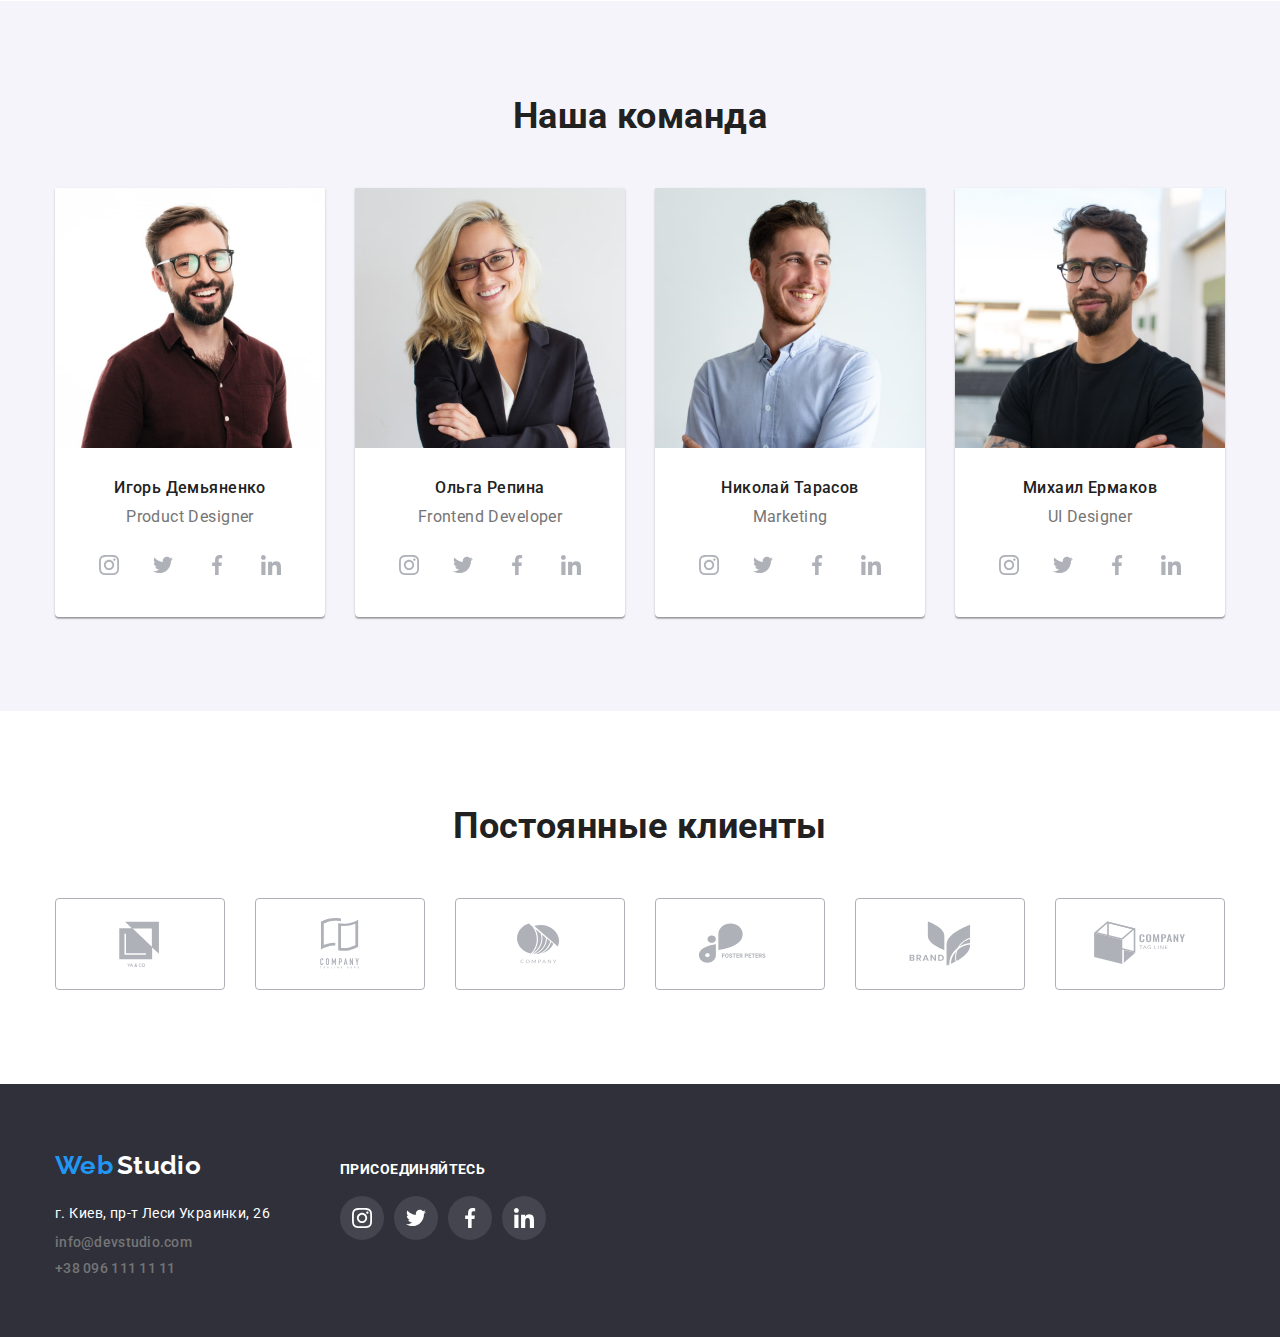
==== commit 886db917: "Добавил все cvg" ====
--- a/index.html
+++ b/index.html
@@ -46,18 +46,24 @@
 
         <ul class="list contacts-header">
           <li class="item">
-            <svg class="contacts-logo">
-              <use href="./images/symbol-defs.svg#icon-email"></use>
-            </svg>
-            <a href="mailto:info@devstudio.com" target="_blank" class="contacts"
-              >info@devstudio.com</a
+            <a
+              href="mailto:info@devstudio.com"
+              target="_blank"
+              class="contacts"
             >
+              <svg class="contacts-logo">
+                <use href="./images/symbol-defs.svg#icon-email"></use>
+              </svg>
+              <span class="header-email">info@devstudio.com</span>
+            </a>
           </li>
           <li class="item">
-            <svg class="contacts-logo">
-              <use href="./images/symbol-defs.svg#icon-phone"></use>
-            </svg>
-            <a href="tel:+380961111111" class="contacts">+38 096 111 11 11</a>
+            <a href="tel:+380961111111" target="_blank" class="contacts">
+              <svg class="contacts-logo">
+                <use href="./images/symbol-defs.svg#icon-phone"></use>
+              </svg>
+              <span class="header-email">+38 096 111 11 11</span>
+            </a>
           </li>
         </ul>
       </div>
@@ -164,6 +170,42 @@
               <div class="employee-info">
                 <h3 class="title-name">Игорь Демьяненко</h3>
                 <p class="title-position">Product Designer</p>
+                <ul class="list employee-social">
+                  <li>
+                    <a href="" class="employee-icon">
+                      <svg class="employee-social-logo">
+                        <use
+                          href="./images/symbol-defs.svg#icon-instagram"
+                        ></use>
+                      </svg>
+                    </a>
+                  </li>
+                  <li>
+                    <a href="" class="employee-icon">
+                      <svg class="employee-social-logo">
+                        <use href="./images/symbol-defs.svg#icon-twitter"></use>
+                      </svg>
+                    </a>
+                  </li>
+                  <li>
+                    <a href="" class="employee-icon">
+                      <svg class="employee-social-logo">
+                        <use
+                          href="./images/symbol-defs.svg#icon-icon-facebook"
+                        ></use>
+                      </svg>
+                    </a>
+                  </li>
+                  <li>
+                    <a href="" class="employee-icon">
+                      <svg class="employee-social-logo">
+                        <use
+                          href="./images/symbol-defs.svg#icon-linkedin"
+                        ></use>
+                      </svg>
+                    </a>
+                  </li>
+                </ul>
               </div>
             </li>
             <li class="employee">
@@ -176,6 +218,42 @@
               <div class="employee-info">
                 <h3 class="title-name">Ольга Репина</h3>
                 <p class="title-position">Frontend Developer</p>
+                <ul class="list employee-social">
+                  <li>
+                    <a href="" class="employee-icon">
+                      <svg class="employee-social-logo">
+                        <use
+                          href="./images/symbol-defs.svg#icon-instagram"
+                        ></use>
+                      </svg>
+                    </a>
+                  </li>
+                  <li>
+                    <a href="" class="employee-icon">
+                      <svg class="employee-social-logo">
+                        <use href="./images/symbol-defs.svg#icon-twitter"></use>
+                      </svg>
+                    </a>
+                  </li>
+                  <li>
+                    <a href="" class="employee-icon">
+                      <svg class="employee-social-logo">
+                        <use
+                          href="./images/symbol-defs.svg#icon-icon-facebook"
+                        ></use>
+                      </svg>
+                    </a>
+                  </li>
+                  <li>
+                    <a href="" class="employee-icon">
+                      <svg class="employee-social-logo">
+                        <use
+                          href="./images/symbol-defs.svg#icon-linkedin"
+                        ></use>
+                      </svg>
+                    </a>
+                  </li>
+                </ul>
               </div>
             </li>
             <li class="employee">
@@ -188,6 +266,42 @@
               <div class="employee-info">
                 <h3 class="title-name">Николай Тарасов</h3>
                 <p class="title-position">Marketing</p>
+                <ul class="list employee-social">
+                  <li>
+                    <a href="" class="employee-icon">
+                      <svg class="employee-social-logo">
+                        <use
+                          href="./images/symbol-defs.svg#icon-instagram"
+                        ></use>
+                      </svg>
+                    </a>
+                  </li>
+                  <li>
+                    <a href="" class="employee-icon">
+                      <svg class="employee-social-logo">
+                        <use href="./images/symbol-defs.svg#icon-twitter"></use>
+                      </svg>
+                    </a>
+                  </li>
+                  <li>
+                    <a href="" class="employee-icon">
+                      <svg class="employee-social-logo">
+                        <use
+                          href="./images/symbol-defs.svg#icon-icon-facebook"
+                        ></use>
+                      </svg>
+                    </a>
+                  </li>
+                  <li>
+                    <a href="" class="employee-icon">
+                      <svg class="employee-social-logo">
+                        <use
+                          href="./images/symbol-defs.svg#icon-linkedin"
+                        ></use>
+                      </svg>
+                    </a>
+                  </li>
+                </ul>
               </div>
             </li>
             <li class="employee">
@@ -200,6 +314,42 @@
               <div class="employee-info">
                 <h3 class="title-name">Михаил Ермаков</h3>
                 <p class="title-position">UI Designer</p>
+                <ul class="list employee-social">
+                  <li>
+                    <a href="" class="employee-icon">
+                      <svg class="employee-social-logo">
+                        <use
+                          href="./images/symbol-defs.svg#icon-instagram"
+                        ></use>
+                      </svg>
+                    </a>
+                  </li>
+                  <li>
+                    <a href="" class="employee-icon">
+                      <svg class="employee-social-logo">
+                        <use href="./images/symbol-defs.svg#icon-twitter"></use>
+                      </svg>
+                    </a>
+                  </li>
+                  <li>
+                    <a href="" class="employee-icon">
+                      <svg class="employee-social-logo">
+                        <use
+                          href="./images/symbol-defs.svg#icon-icon-facebook"
+                        ></use>
+                      </svg>
+                    </a>
+                  </li>
+                  <li>
+                    <a href="" class="employee-icon">
+                      <svg class="employee-social-logo">
+                        <use
+                          href="./images/symbol-defs.svg#icon-linkedin"
+                        ></use>
+                      </svg>
+                    </a>
+                  </li>
+                </ul>
               </div>
             </li>
           </ul>
--- a/css/styles.css
+++ b/css/styles.css
@@ -76,7 +76,13 @@
     line-height: 1.2;
 }
 
-/* Навигация по сайту */
+/* Отступ лоя лого */
+.all-logo {
+    margin-right: 93px;
+}
+
+
+/* Навигация по сайту --------------------------------------------------- */
 /* Навигация по сайту - при наведении */
 
 /* список меню */
@@ -122,16 +128,17 @@
     color: var(--ascent-color);
 }
 
-/* контакты */
+/* Контакты ------------------------------------------------------------ */
 
 /* Почта, телефон */
-
 .contacts-header .contacts-logo {
+    display: block;
     width: 16px;
     height: 80px;
-}
-
-.contacts-header .item {
+    margin-right: 10px;
+}
+
+.contacts-header .item a {
     display: flex;
 }
 
@@ -150,8 +157,8 @@
 
 
 /* Почта, телефон - при наведении */
-.contacts-header:hover,
-.contacts-header:focus {
+.contacts-header .item .contacts:hover,
+.contacts-header .item .contacts:focus {
     color: var(--ascent-color);
 
     font-style: normal;
@@ -161,8 +168,9 @@
     letter-spacing: 0.02em;
 
     text-decoration: none;
-}
-
+
+    fill: var(--ascent-color);
+}
 
 .main-container {
     display: flex;
@@ -173,33 +181,30 @@
     display: flex;
 }
 
-.all-logo {
-    margin-right: 93px;
-}
-
 .contacts-header {
     display: flex;
     margin-left: auto;
 }
 
-.contacts-header .contacts {
+.contacts-header .item:not(:last-child) {
+    margin-right: 50px;
+}
+
+.main-container .all-logo {
+    display: block;
+    padding-top: 24px;
+    padding-bottom: 25px;
+}
+
+.contacts-header .header-email {
     display: block;
     padding-top: 32px;
     padding-bottom: 32px;
-}
-
-.contacts-header .item:not(:last-child) {
-    margin-right: 50px;
-}
-
-.main-container .all-logo {
-    display: block;
-    padding-top: 24px;
-    padding-bottom: 25px;
-}
-
-
-/* ----------------------------- герой ---------------------------------- */
+
+}
+
+
+/* Герой --------------------------------------------------------------- */
 .hero {
     padding-top: 200px;
     padding-bottom: 200px;
@@ -346,6 +351,7 @@
     background-color: var(--second-background-color);
 }
 
+/* Наша команда --------------------------------------------------------- */
 
 .img-list {
     display: flex;
@@ -390,13 +396,43 @@
 /* должность сотрудника */
 .title-position {
     margin-top: 0;
-    margin-bottom: 0;
+    margin-bottom: 16px;
 
     font-size: 16px;
     line-height: 1.2;
     text-align: center;
 }
 
+/* Соцсети сотрудников ---------------------------------------------- */
+.employee-social {
+    display: flex;
+    margin-left: 32px;
+    justify-content: space-between;
+    width: 206px;
+}
+
+.employee-social .employee-icon {
+    display: flex;
+    width: 44px;
+    height: 44px;
+    fill: var(--icon-gray);
+    border-radius: 50%;
+}
+
+.employee-icon .employee-social-logo {
+    display: block;
+    width: 20px;
+    height: 20px;
+    margin: 12px;
+}
+
+.employee-icon:hover,
+.employee-icon:focus {
+    fill: var(--white-text);
+    background-color: var(--ascent-color);
+}
+
+/* Клиенты -------------------------------------------------------------- */
 /* Список клиентов */
 .clients-list {
     display: flex;
@@ -534,7 +570,7 @@
 }
 
 
-/*--------------------- Страница портфолио --------------------- */
+/*--------------------------- Страница портфолио ------------------------- */
 
 
 /* Кнопки фильтра */
@@ -649,4 +685,10 @@
 
     font-size: 16px;
     line-height: 1.9;
+}
+
+.project-card:hover,
+.project-card:focus {
+    outline: 1px solid #EEEEEE;
+    box-shadow: 0px 1px 1px rgba(0, 0, 0, 0.12), 0px 4px 4px rgba(0, 0, 0, 0.06), 1px 4px 6px rgba(0, 0, 0, 0.16);
 }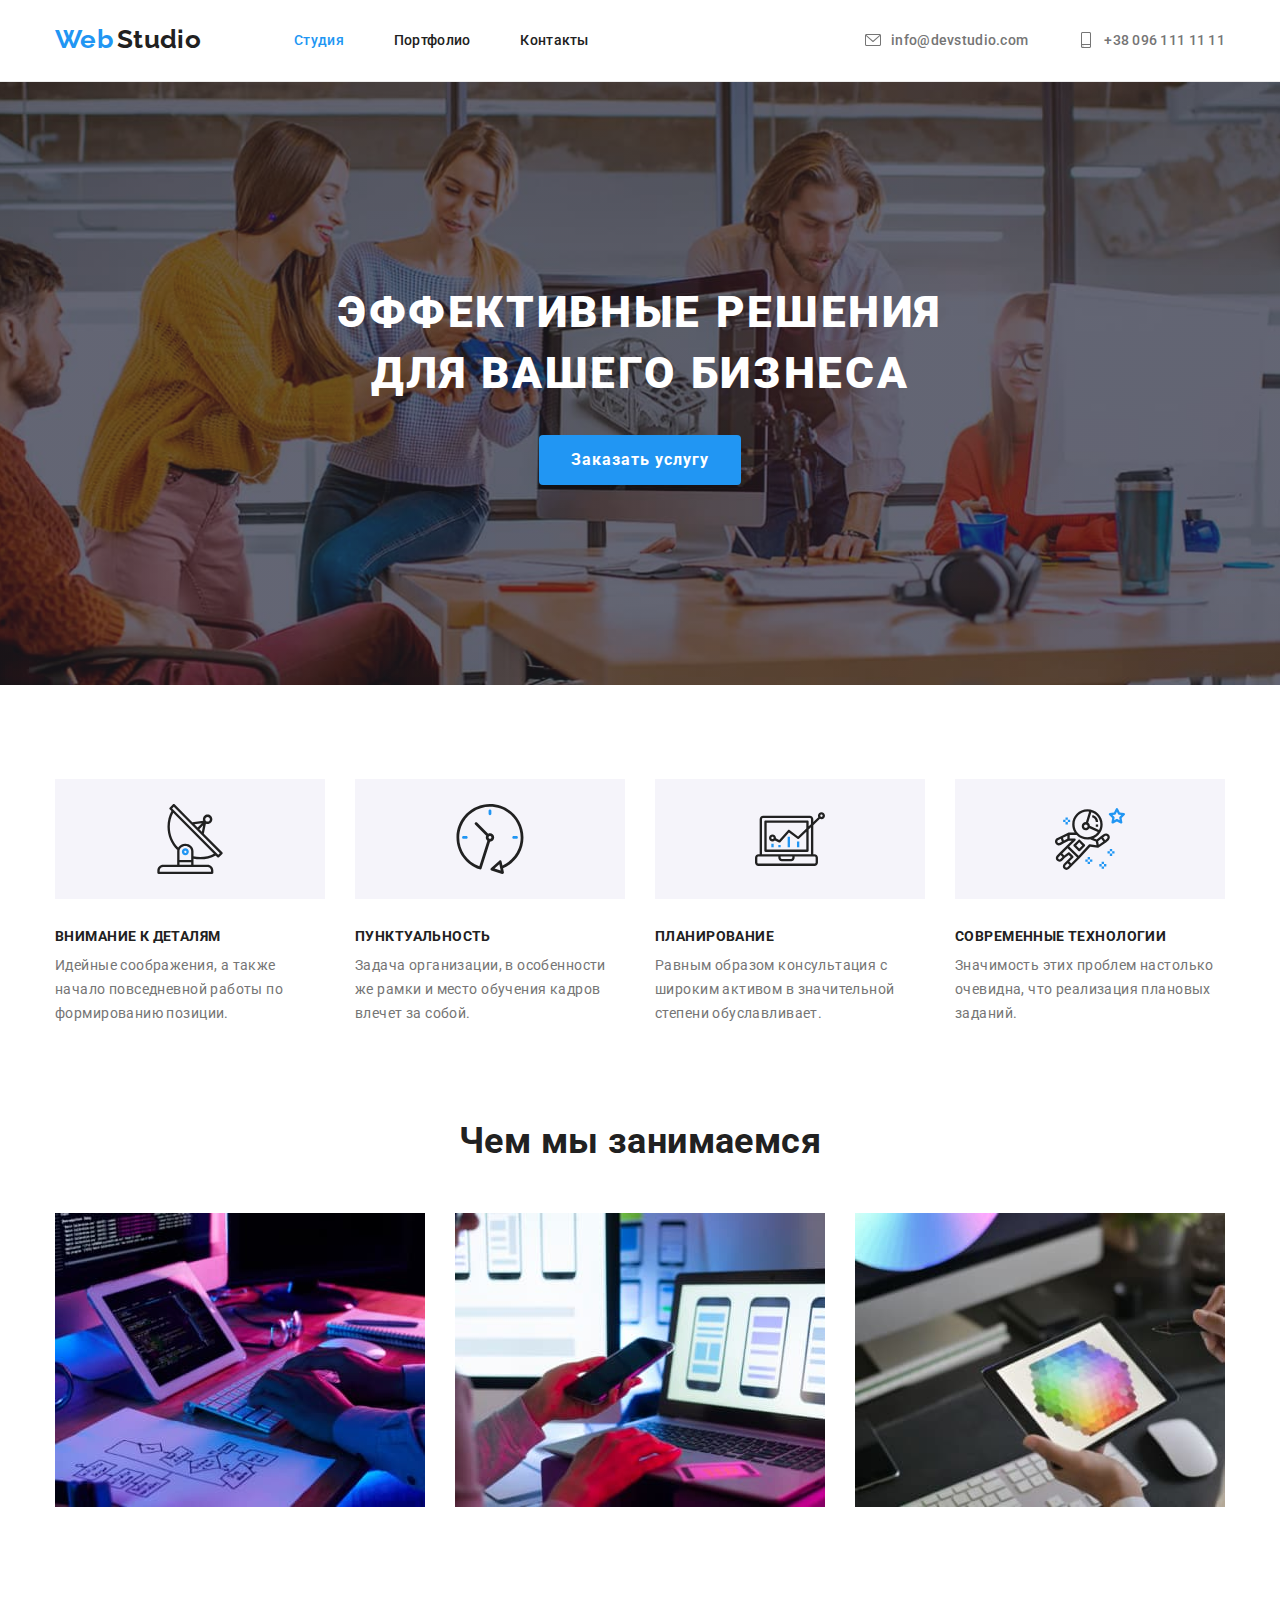
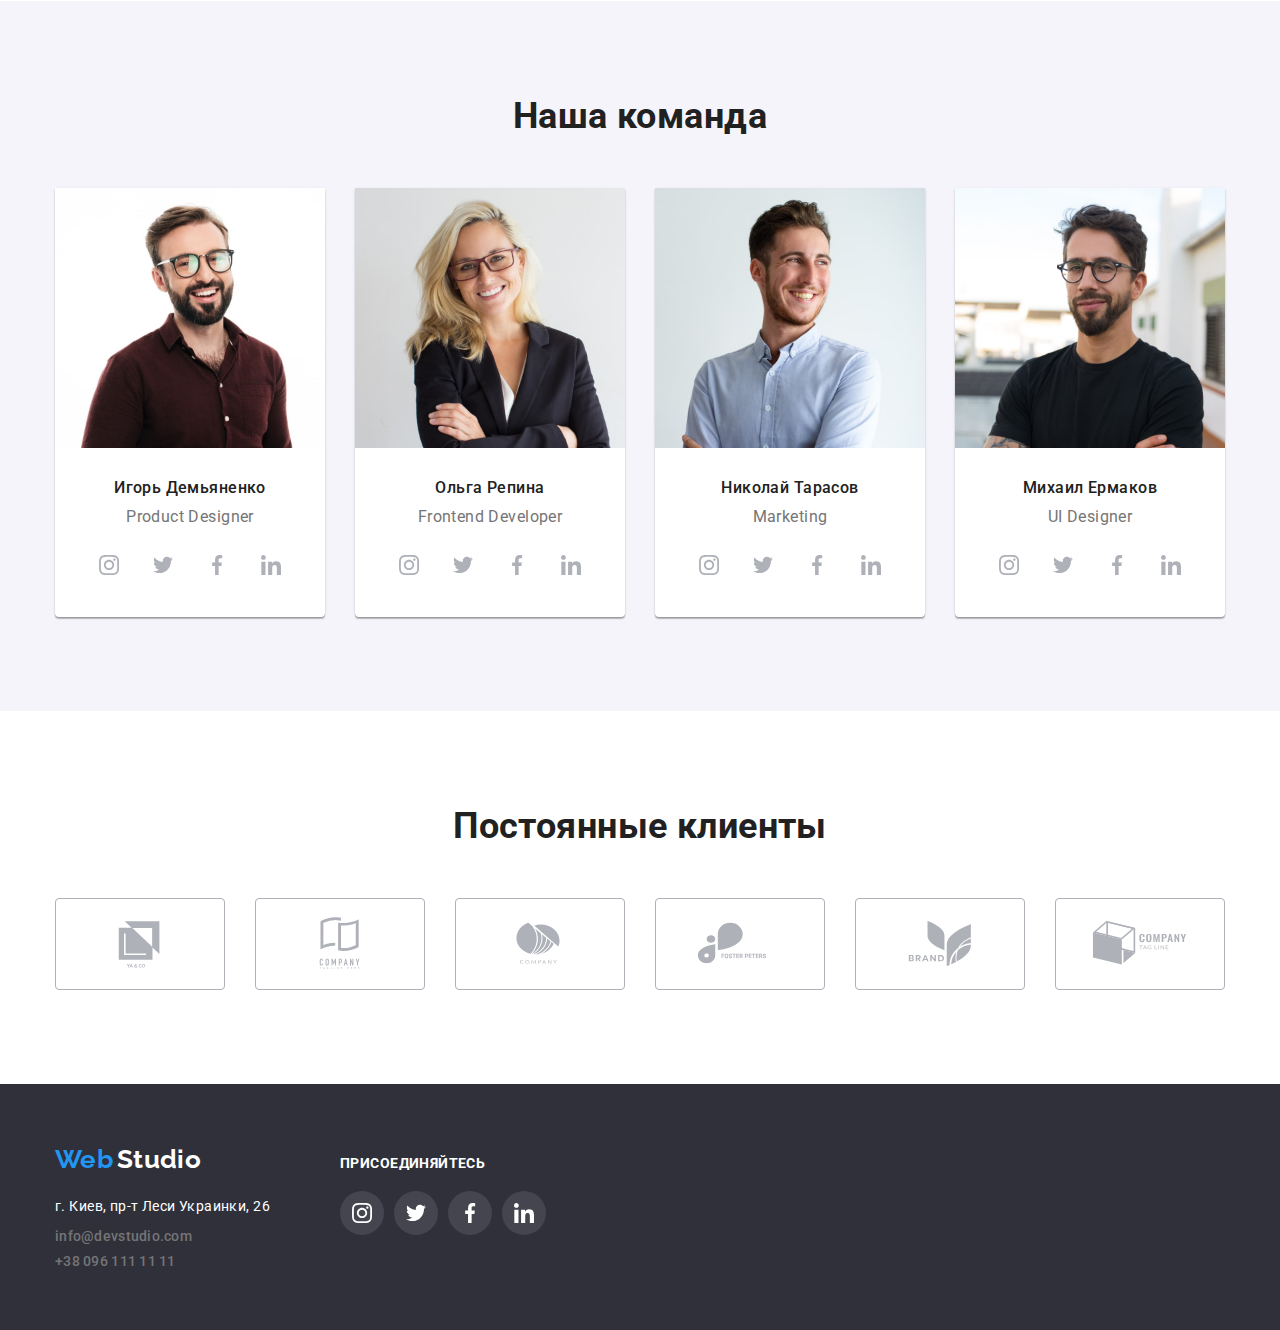
==== commit 025b790b: "внес изменения согласно комментариям (иконки центрирую флексом, обнулил h, lдобавил ссылки-карточки)" ====
--- a/index.html
+++ b/index.html
@@ -52,7 +52,7 @@
               class="contacts"
             >
               <svg class="contacts-logo">
-                <use href="./images/symbol-defs.svg#icon-email"></use>
+                <use href="./images/icons.svg#icon-email"></use>
               </svg>
               <span class="header-email">info@devstudio.com</span>
             </a>
@@ -60,7 +60,7 @@
           <li class="item">
             <a href="tel:+380961111111" target="_blank" class="contacts">
               <svg class="contacts-logo">
-                <use href="./images/symbol-defs.svg#icon-phone"></use>
+                <use href="./images/icons.svg#icon-phone"></use>
               </svg>
               <span class="header-email">+38 096 111 11 11</span>
             </a>
@@ -81,9 +81,11 @@
           <h2 hidden>Наши преимущества</h2>
           <ul class="feature-list list">
             <li class="feature">
-              <svg class="feature-pic">
-                <use href="./images/symbol-defs.svg#icon-pic-antenna"></use>
-              </svg>
+              <div class="feature-card">
+                <svg class="feature-pic">
+                  <use href="./images/icons.svg#icon-pic-antenna"></use>
+                </svg>
+              </div>
               <h3 class="title">Внимание к деталям</h3>
               <p class="paragraph">
                 Идейные соображения, а также начало повседневной работы по
@@ -91,9 +93,11 @@
               </p>
             </li>
             <li class="feature">
-              <svg class="feature-pic">
-                <use href="./images/symbol-defs.svg#icon-pic-clock"></use>
-              </svg>
+              <div class="feature-card">
+                <svg class="feature-pic">
+                  <use href="./images/icons.svg#icon-pic-clock"></use>
+                </svg>
+              </div>
               <h3 class="title">Пунктуальность</h3>
               <p class="paragraph">
                 Задача организации, в особенности же рамки и место обучения
@@ -101,9 +105,11 @@
               </p>
             </li>
             <li class="feature">
-              <svg class="feature-pic">
-                <use href="./images/symbol-defs.svg#icon-pic-diagram"></use>
-              </svg>
+              <div class="feature-card">
+                <svg class="feature-pic">
+                  <use href="./images/icons.svg#icon-pic-diagram"></use>
+                </svg>
+              </div>
               <h3 class="title">Планирование</h3>
               <p class="paragraph">
                 Равным образом консультация с широким активом в значительной
@@ -111,9 +117,11 @@
               </p>
             </li>
             <li class="feature">
-              <svg class="feature-pic">
-                <use href="./images/symbol-defs.svg#icon-pic-astronaut"></use>
-              </svg>
+              <div class="feature-card">
+                <svg class="feature-pic">
+                  <use href="./images/icons.svg#icon-pic-astronaut"></use>
+                </svg>
+              </div>
               <h3 class="title">Современные технологии</h3>
               <p class="paragraph">
                 Значимость этих проблем настолько очевидна, что реализация
@@ -174,34 +182,28 @@
                   <li>
                     <a href="" class="employee-icon">
                       <svg class="employee-social-logo">
-                        <use
-                          href="./images/symbol-defs.svg#icon-instagram"
-                        ></use>
-                      </svg>
-                    </a>
-                  </li>
-                  <li>
-                    <a href="" class="employee-icon">
-                      <svg class="employee-social-logo">
-                        <use href="./images/symbol-defs.svg#icon-twitter"></use>
-                      </svg>
-                    </a>
-                  </li>
-                  <li>
-                    <a href="" class="employee-icon">
-                      <svg class="employee-social-logo">
-                        <use
-                          href="./images/symbol-defs.svg#icon-icon-facebook"
-                        ></use>
-                      </svg>
-                    </a>
-                  </li>
-                  <li>
-                    <a href="" class="employee-icon">
-                      <svg class="employee-social-logo">
-                        <use
-                          href="./images/symbol-defs.svg#icon-linkedin"
-                        ></use>
+                        <use href="./images/icons.svg#icon-instagram"></use>
+                      </svg>
+                    </a>
+                  </li>
+                  <li>
+                    <a href="" class="employee-icon">
+                      <svg class="employee-social-logo">
+                        <use href="./images/icons.svg#icon-twitter"></use>
+                      </svg>
+                    </a>
+                  </li>
+                  <li>
+                    <a href="" class="employee-icon">
+                      <svg class="employee-social-logo">
+                        <use href="./images/icons.svg#icon-icon-facebook"></use>
+                      </svg>
+                    </a>
+                  </li>
+                  <li>
+                    <a href="" class="employee-icon">
+                      <svg class="employee-social-logo">
+                        <use href="./images/icons.svg#icon-linkedin"></use>
                       </svg>
                     </a>
                   </li>
@@ -222,34 +224,28 @@
                   <li>
                     <a href="" class="employee-icon">
                       <svg class="employee-social-logo">
-                        <use
-                          href="./images/symbol-defs.svg#icon-instagram"
-                        ></use>
-                      </svg>
-                    </a>
-                  </li>
-                  <li>
-                    <a href="" class="employee-icon">
-                      <svg class="employee-social-logo">
-                        <use href="./images/symbol-defs.svg#icon-twitter"></use>
-                      </svg>
-                    </a>
-                  </li>
-                  <li>
-                    <a href="" class="employee-icon">
-                      <svg class="employee-social-logo">
-                        <use
-                          href="./images/symbol-defs.svg#icon-icon-facebook"
-                        ></use>
-                      </svg>
-                    </a>
-                  </li>
-                  <li>
-                    <a href="" class="employee-icon">
-                      <svg class="employee-social-logo">
-                        <use
-                          href="./images/symbol-defs.svg#icon-linkedin"
-                        ></use>
+                        <use href="./images/icons.svg#icon-instagram"></use>
+                      </svg>
+                    </a>
+                  </li>
+                  <li>
+                    <a href="" class="employee-icon">
+                      <svg class="employee-social-logo">
+                        <use href="./images/icons.svg#icon-twitter"></use>
+                      </svg>
+                    </a>
+                  </li>
+                  <li>
+                    <a href="" class="employee-icon">
+                      <svg class="employee-social-logo">
+                        <use href="./images/icons.svg#icon-icon-facebook"></use>
+                      </svg>
+                    </a>
+                  </li>
+                  <li>
+                    <a href="" class="employee-icon">
+                      <svg class="employee-social-logo">
+                        <use href="./images/icons.svg#icon-linkedin"></use>
                       </svg>
                     </a>
                   </li>
@@ -270,34 +266,28 @@
                   <li>
                     <a href="" class="employee-icon">
                       <svg class="employee-social-logo">
-                        <use
-                          href="./images/symbol-defs.svg#icon-instagram"
-                        ></use>
-                      </svg>
-                    </a>
-                  </li>
-                  <li>
-                    <a href="" class="employee-icon">
-                      <svg class="employee-social-logo">
-                        <use href="./images/symbol-defs.svg#icon-twitter"></use>
-                      </svg>
-                    </a>
-                  </li>
-                  <li>
-                    <a href="" class="employee-icon">
-                      <svg class="employee-social-logo">
-                        <use
-                          href="./images/symbol-defs.svg#icon-icon-facebook"
-                        ></use>
-                      </svg>
-                    </a>
-                  </li>
-                  <li>
-                    <a href="" class="employee-icon">
-                      <svg class="employee-social-logo">
-                        <use
-                          href="./images/symbol-defs.svg#icon-linkedin"
-                        ></use>
+                        <use href="./images/icons.svg#icon-instagram"></use>
+                      </svg>
+                    </a>
+                  </li>
+                  <li>
+                    <a href="" class="employee-icon">
+                      <svg class="employee-social-logo">
+                        <use href="./images/icons.svg#icon-twitter"></use>
+                      </svg>
+                    </a>
+                  </li>
+                  <li>
+                    <a href="" class="employee-icon">
+                      <svg class="employee-social-logo">
+                        <use href="./images/icons.svg#icon-icon-facebook"></use>
+                      </svg>
+                    </a>
+                  </li>
+                  <li>
+                    <a href="" class="employee-icon">
+                      <svg class="employee-social-logo">
+                        <use href="./images/icons.svg#icon-linkedin"></use>
                       </svg>
                     </a>
                   </li>
@@ -318,34 +308,28 @@
                   <li>
                     <a href="" class="employee-icon">
                       <svg class="employee-social-logo">
-                        <use
-                          href="./images/symbol-defs.svg#icon-instagram"
-                        ></use>
-                      </svg>
-                    </a>
-                  </li>
-                  <li>
-                    <a href="" class="employee-icon">
-                      <svg class="employee-social-logo">
-                        <use href="./images/symbol-defs.svg#icon-twitter"></use>
-                      </svg>
-                    </a>
-                  </li>
-                  <li>
-                    <a href="" class="employee-icon">
-                      <svg class="employee-social-logo">
-                        <use
-                          href="./images/symbol-defs.svg#icon-icon-facebook"
-                        ></use>
-                      </svg>
-                    </a>
-                  </li>
-                  <li>
-                    <a href="" class="employee-icon">
-                      <svg class="employee-social-logo">
-                        <use
-                          href="./images/symbol-defs.svg#icon-linkedin"
-                        ></use>
+                        <use href="./images/icons.svg#icon-instagram"></use>
+                      </svg>
+                    </a>
+                  </li>
+                  <li>
+                    <a href="" class="employee-icon">
+                      <svg class="employee-social-logo">
+                        <use href="./images/icons.svg#icon-twitter"></use>
+                      </svg>
+                    </a>
+                  </li>
+                  <li>
+                    <a href="" class="employee-icon">
+                      <svg class="employee-social-logo">
+                        <use href="./images/icons.svg#icon-icon-facebook"></use>
+                      </svg>
+                    </a>
+                  </li>
+                  <li>
+                    <a href="" class="employee-icon">
+                      <svg class="employee-social-logo">
+                        <use href="./images/icons.svg#icon-linkedin"></use>
                       </svg>
                     </a>
                   </li>
@@ -356,60 +340,60 @@
         </div>
       </section>
 
-      <section class="section container">
-        <h2 class="section-title">Постоянные клиенты</h2>
-        <ul class="clients-list list">
-          <li>
-            <a href="" class="clients">
-              <svg class="client-logo">
-                <use
-                  href="./images/symbol-defs.svg#icon-client-ya-end-co"
-                ></use>
-              </svg>
-            </a>
-          </li>
-          <li>
-            <a href="" class="clients">
-              <svg class="client-logo">
-                <use
-                  href="./images/symbol-defs.svg#icon-client-company-tagline-here"
-                ></use>
-              </svg>
-            </a>
-          </li>
-          <li>
-            <a href="" class="clients">
-              <svg class="client-logo">
-                <use href="./images/symbol-defs.svg#icon-client-company"></use>
-              </svg>
-            </a>
-          </li>
-          <li>
-            <a href="" class="clients">
-              <svg class="client-logo">
-                <use
-                  href="./images/symbol-defs.svg#icon-client-foster-peters"
-                ></use>
-              </svg>
-            </a>
-          </li>
-          <li>
-            <a href="" class="clients">
-              <svg class="client-logo">
-                <use href="./images/symbol-defs.svg#icon-client-brand"></use>
-              </svg>
-            </a>
-          </li>
-          <li>
-            <a href="" class="clients">
-              <svg class="client-logo">
-                <use
-                  href="./images/symbol-defs.svg#icon-client-company-tag-line"
-                ></use>
-              </svg>
-            </a>
-          </li>
-        </ul>
+      <section>
+        <div class="section container">
+          <h2 class="section-title">Постоянные клиенты</h2>
+          <ul class="clients-list list">
+            <li>
+              <a href="" class="clients">
+                <svg class="client-logo">
+                  <use href="./images/icons.svg#icon-client-ya-end-co"></use>
+                </svg>
+              </a>
+            </li>
+            <li>
+              <a href="" class="clients">
+                <svg class="client-logo">
+                  <use
+                    href="./images/icons.svg#icon-client-company-tagline-here"
+                  ></use>
+                </svg>
+              </a>
+            </li>
+            <li>
+              <a href="" class="clients">
+                <svg class="client-logo">
+                  <use href="./images/icons.svg#icon-client-company"></use>
+                </svg>
+              </a>
+            </li>
+            <li>
+              <a href="" class="clients">
+                <svg class="client-logo">
+                  <use
+                    href="./images/icons.svg#icon-client-foster-peters"
+                  ></use>
+                </svg>
+              </a>
+            </li>
+            <li>
+              <a href="" class="clients">
+                <svg class="client-logo">
+                  <use href="./images/icons.svg#icon-client-brand"></use>
+                </svg>
+              </a>
+            </li>
+            <li>
+              <a href="" class="clients">
+                <svg class="client-logo">
+                  <use
+                    href="./images/icons.svg#icon-client-company-tag-line"
+                  ></use>
+                </svg>
+              </a>
+            </li>
+          </ul>
+        </div>
       </section>
     </main>
 
@@ -443,33 +427,33 @@
         </div>
 
         <div class="social-network">
-          <h4>присоединяйтесь</h4>
+          <h4 class="social-join">присоединяйтесь</h4>
           <ul class="list social-network-list">
             <li>
               <a href="" class="footer-icon">
                 <svg class="footer-social-logo">
-                  <use href="./images/symbol-defs.svg#icon-instagram"></use>
+                  <use href="./images/icons.svg#icon-instagram"></use>
                 </svg>
               </a>
             </li>
             <li>
               <a href="" class="footer-icon">
                 <svg class="footer-social-logo">
-                  <use href="./images/symbol-defs.svg#icon-twitter"></use>
+                  <use href="./images/icons.svg#icon-twitter"></use>
                 </svg>
               </a>
             </li>
             <li>
               <a href="" class="footer-icon">
                 <svg class="footer-social-logo">
-                  <use href="./images/symbol-defs.svg#icon-icon-facebook"></use>
+                  <use href="./images/icons.svg#icon-icon-facebook"></use>
                 </svg>
               </a>
             </li>
             <li>
               <a href="" class="footer-icon">
                 <svg class="footer-social-logo">
-                  <use href="./images/symbol-defs.svg#icon-linkedin"></use>
+                  <use href="./images/icons.svg#icon-linkedin"></use>
                 </svg>
               </a>
             </li>
--- a/css/styles.css
+++ b/css/styles.css
@@ -24,6 +24,17 @@
     letter-spacing: 0.03em;
 }
 
+h1,
+h2,
+h3,
+h4,
+h5,
+h6,
+p {
+    margin: 0;
+    padding: 0;
+}
+
 /* Удаление точек у спсиков */
 .list {
     padding: 0;
@@ -155,6 +166,9 @@
     text-decoration: none;
 }
 
+.contacts-header .item .contacts {
+    fill: var(--primary-text-color);
+}
 
 /* Почта, телефон - при наведении */
 .contacts-header .item .contacts:hover,
@@ -327,7 +341,7 @@
 }
 
 
-/* Описание преимуществ, каждого типа */
+/* Описание преимуществ, каждого типа --------------------------- */
 .feature-list .paragraph {
     width: 270px;
 
@@ -338,17 +352,25 @@
     line-height: 1.7;
 }
 
-.feature .feature-pic {
-    display: block;
-    border-radius: 4px;
+.feature-card {
+    display: flex;
+    justify-content: center;
+    align-items: center;
+
 
     width: 270px;
     height: 120px;
-    padding-top: 25px;
-    padding-bottom: 25px;
     margin-bottom: 30px;
 
     background-color: var(--second-background-color);
+}
+
+.feature .feature-pic {
+    display: block;
+
+
+    width: 70px;
+    height: 70px;
 }
 
 /* Наша команда --------------------------------------------------------- */
@@ -406,6 +428,7 @@
 /* Соцсети сотрудников ---------------------------------------------- */
 .employee-social {
     display: flex;
+
     margin-left: 32px;
     justify-content: space-between;
     width: 206px;
@@ -413,6 +436,9 @@
 
 .employee-social .employee-icon {
     display: flex;
+    justify-content: center;
+    align-items: center;
+
     width: 44px;
     height: 44px;
     fill: var(--icon-gray);
@@ -439,27 +465,29 @@
     justify-content: space-between;
 }
 
-
-.client-logo {
-    display: block;
+.clients-list .clients {
+    display: flex;
     width: 170px;
     height: 92px;
-    padding-top: 16px;
-    padding-bottom: 16px;
-    padding-right: 32px;
-    padding-left: 32px;
+    justify-content: center;
+    align-items: center;
 
     border-radius: 4px;
     border: 1px solid var(--icon-gray);
     fill: var(--icon-gray);
 }
 
-.client-logo:hover,
-.client-logo:focus {
+.client-logo {
+    display: block;
+    width: 106px;
+    height: 60px;
+}
+
+.clients-list .clients:hover,
+.clients-list .clients:focus {
     border: 1px solid var(--ascent-color);
     fill: var(--ascent-color);
 }
-
 
 
 .footer {
@@ -529,6 +557,10 @@
     letter-spacing: 0.02em;
 
     text-decoration: none;
+}
+
+.social-join {
+    margin-bottom: 20px;
 }
 
 .social-network {
@@ -637,6 +669,7 @@
 
 /* Список карточек проектов */
 .project-card {
+    display: block;
     margin-right: 30px;
     margin-bottom: 30px;
 }
